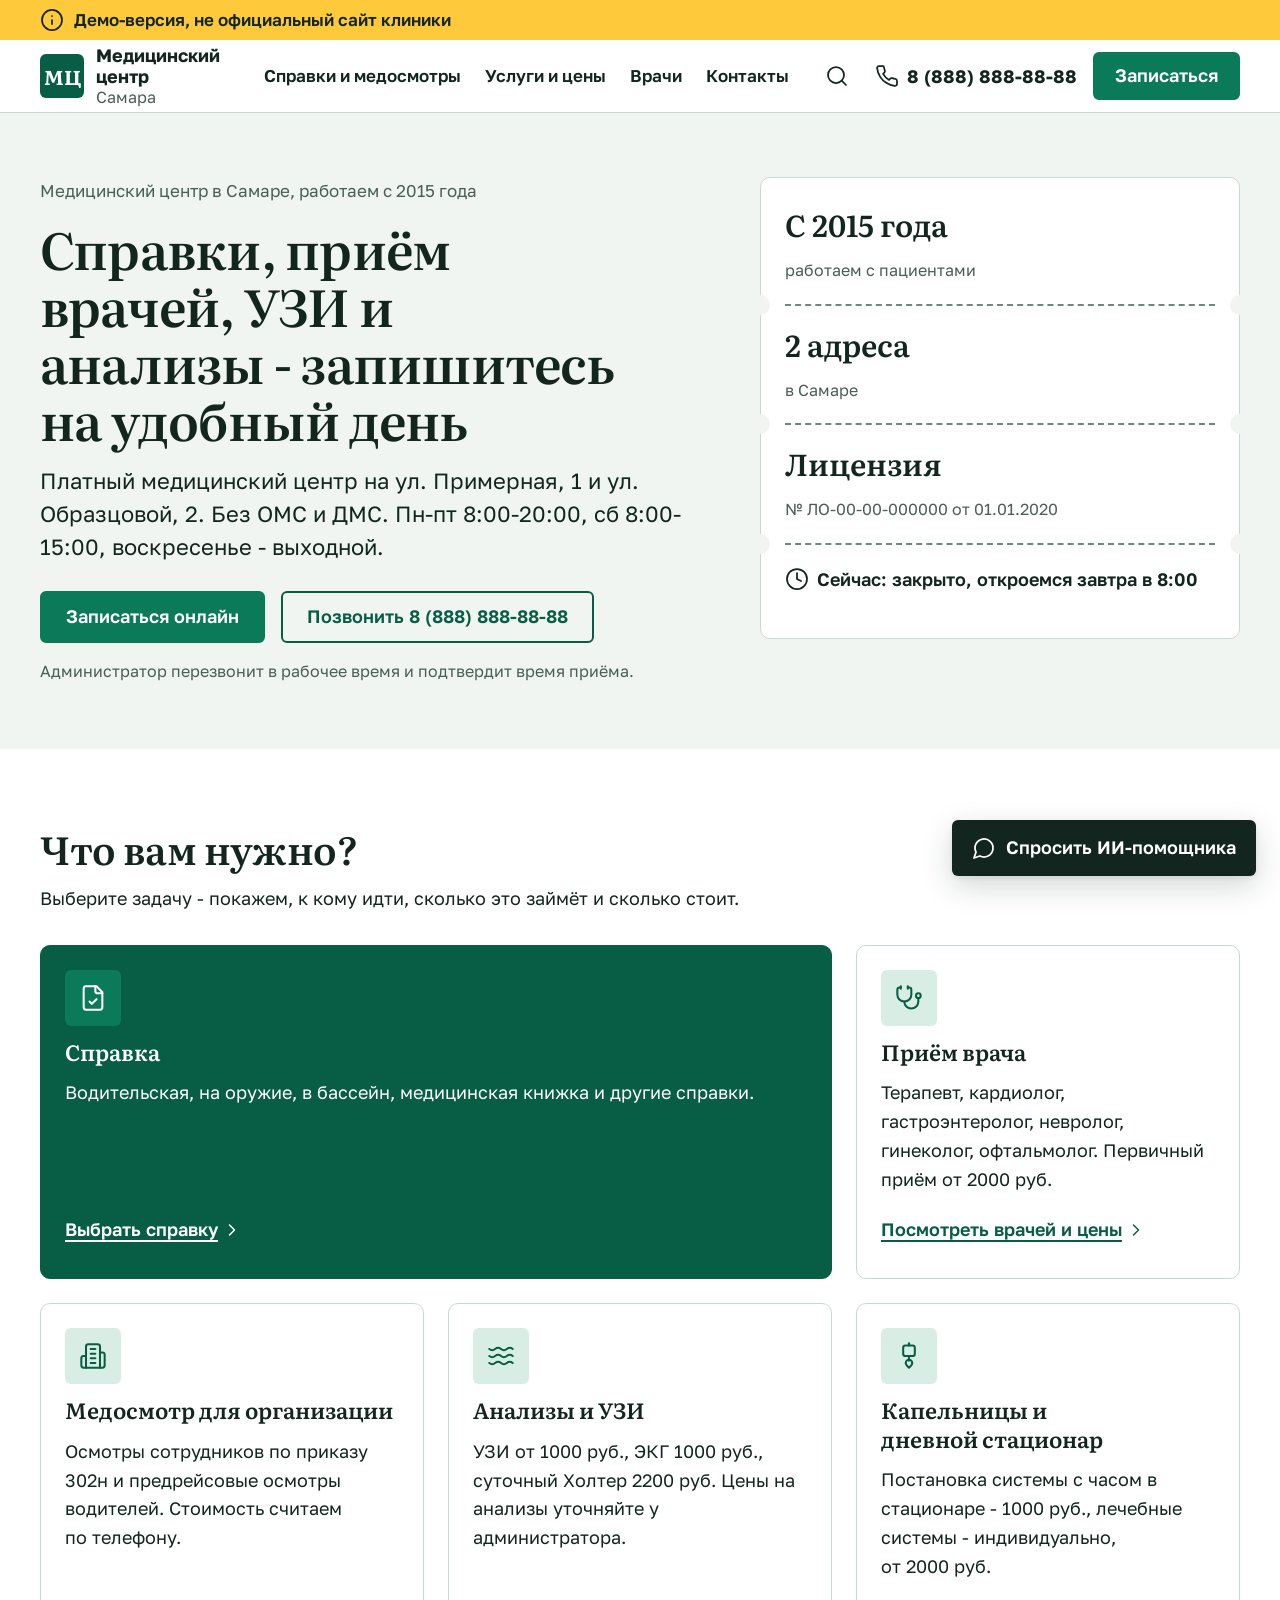
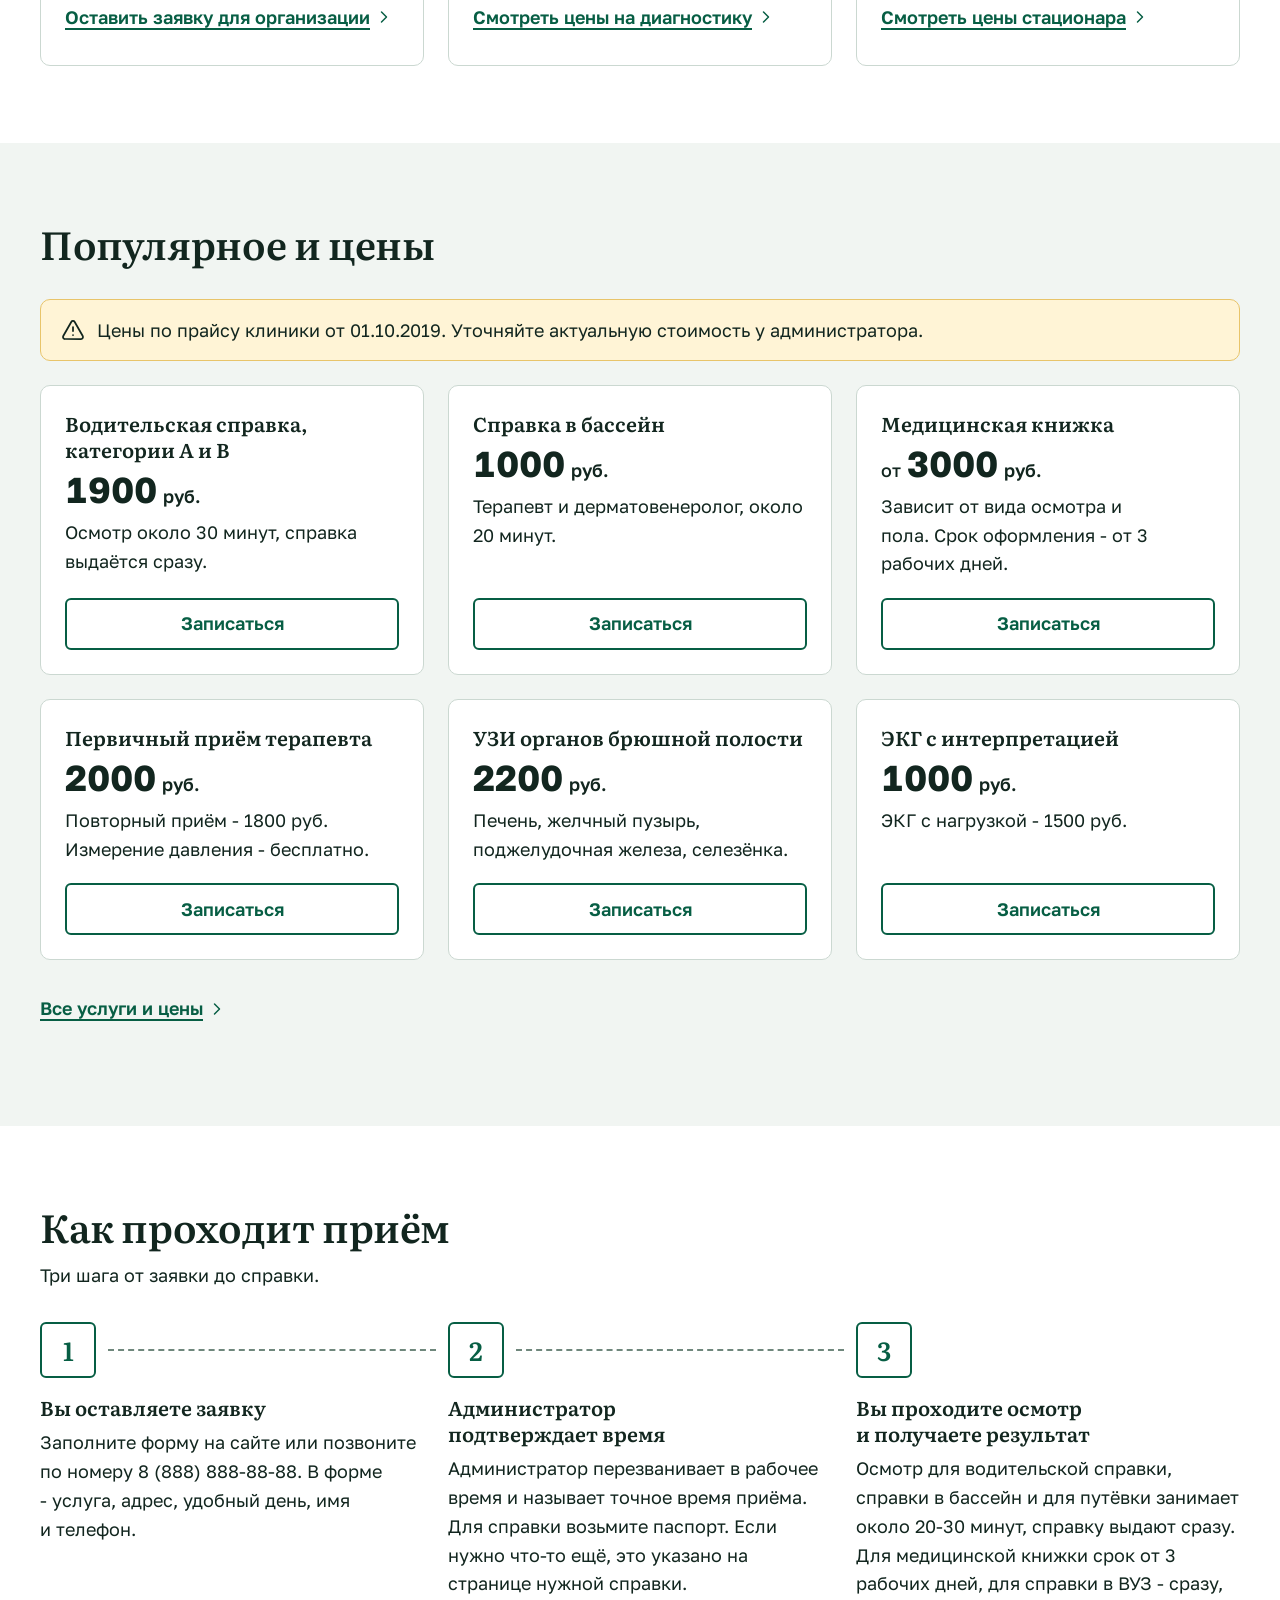
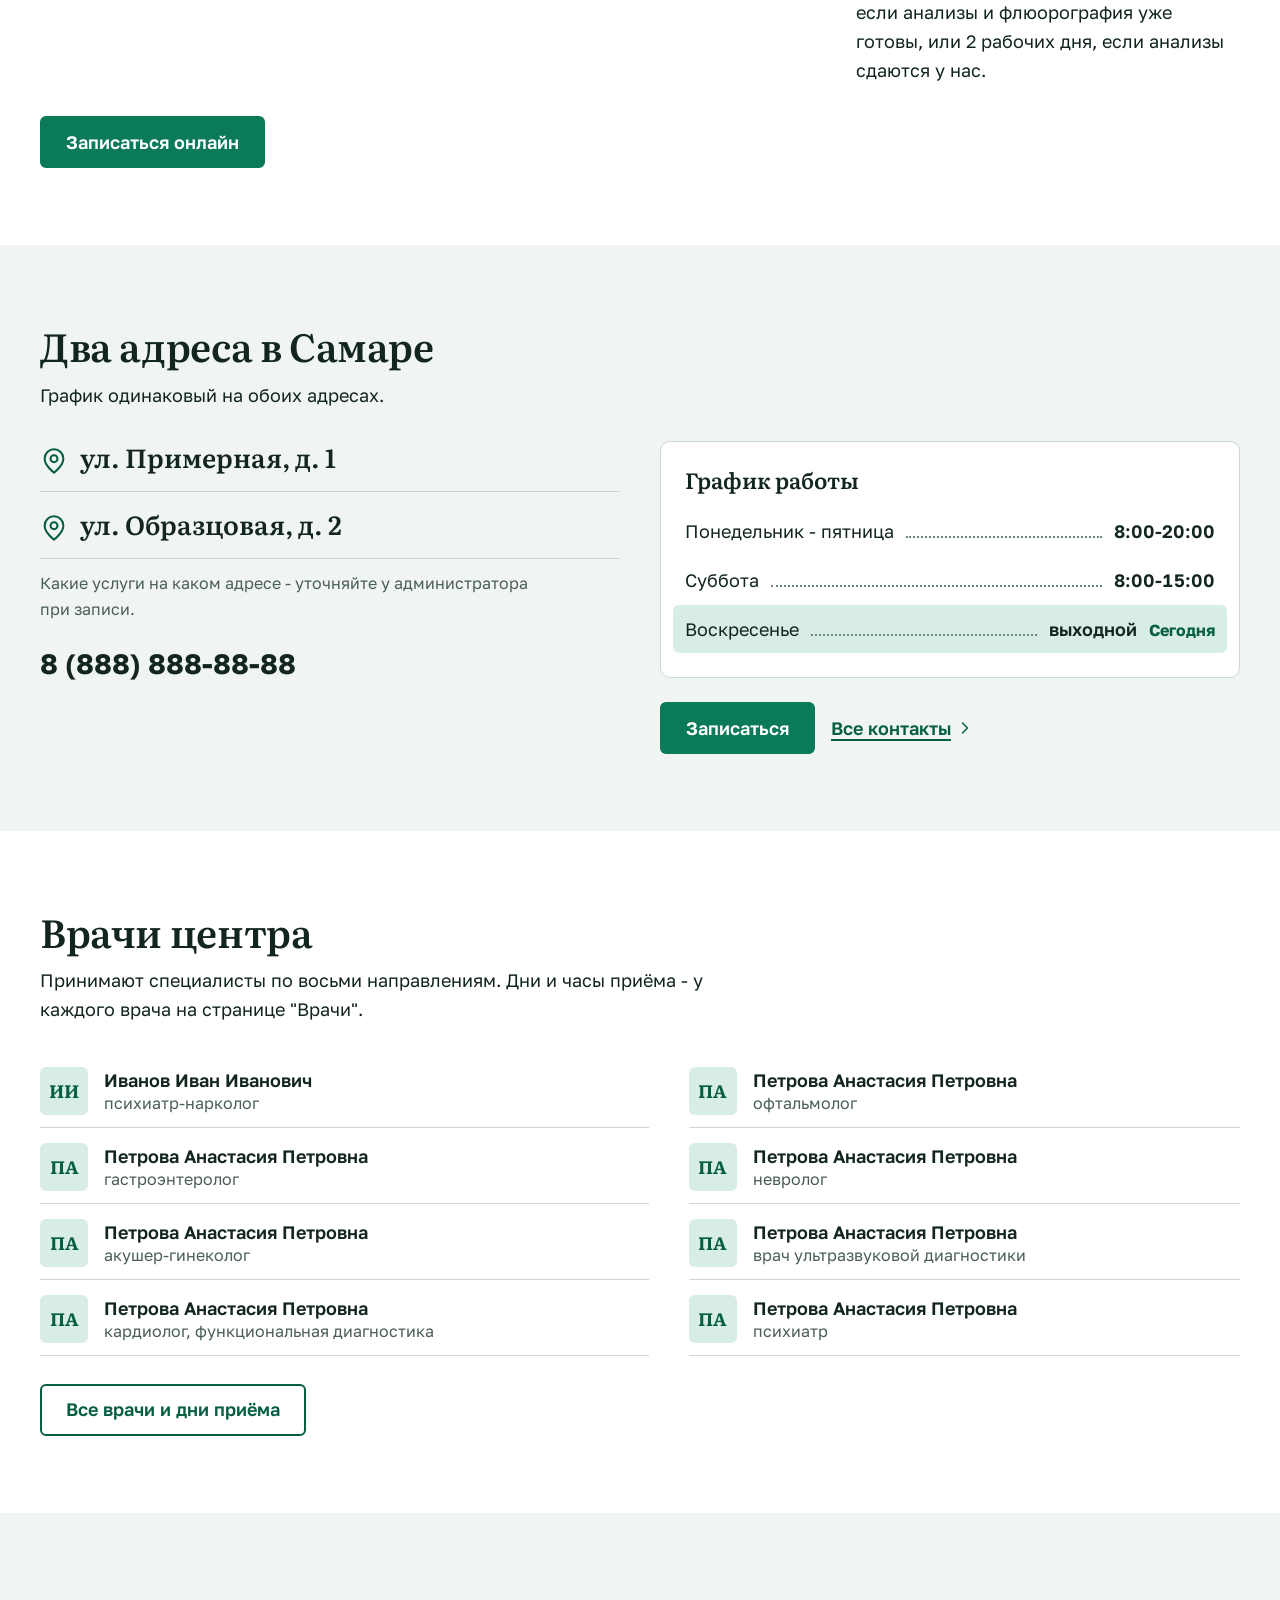
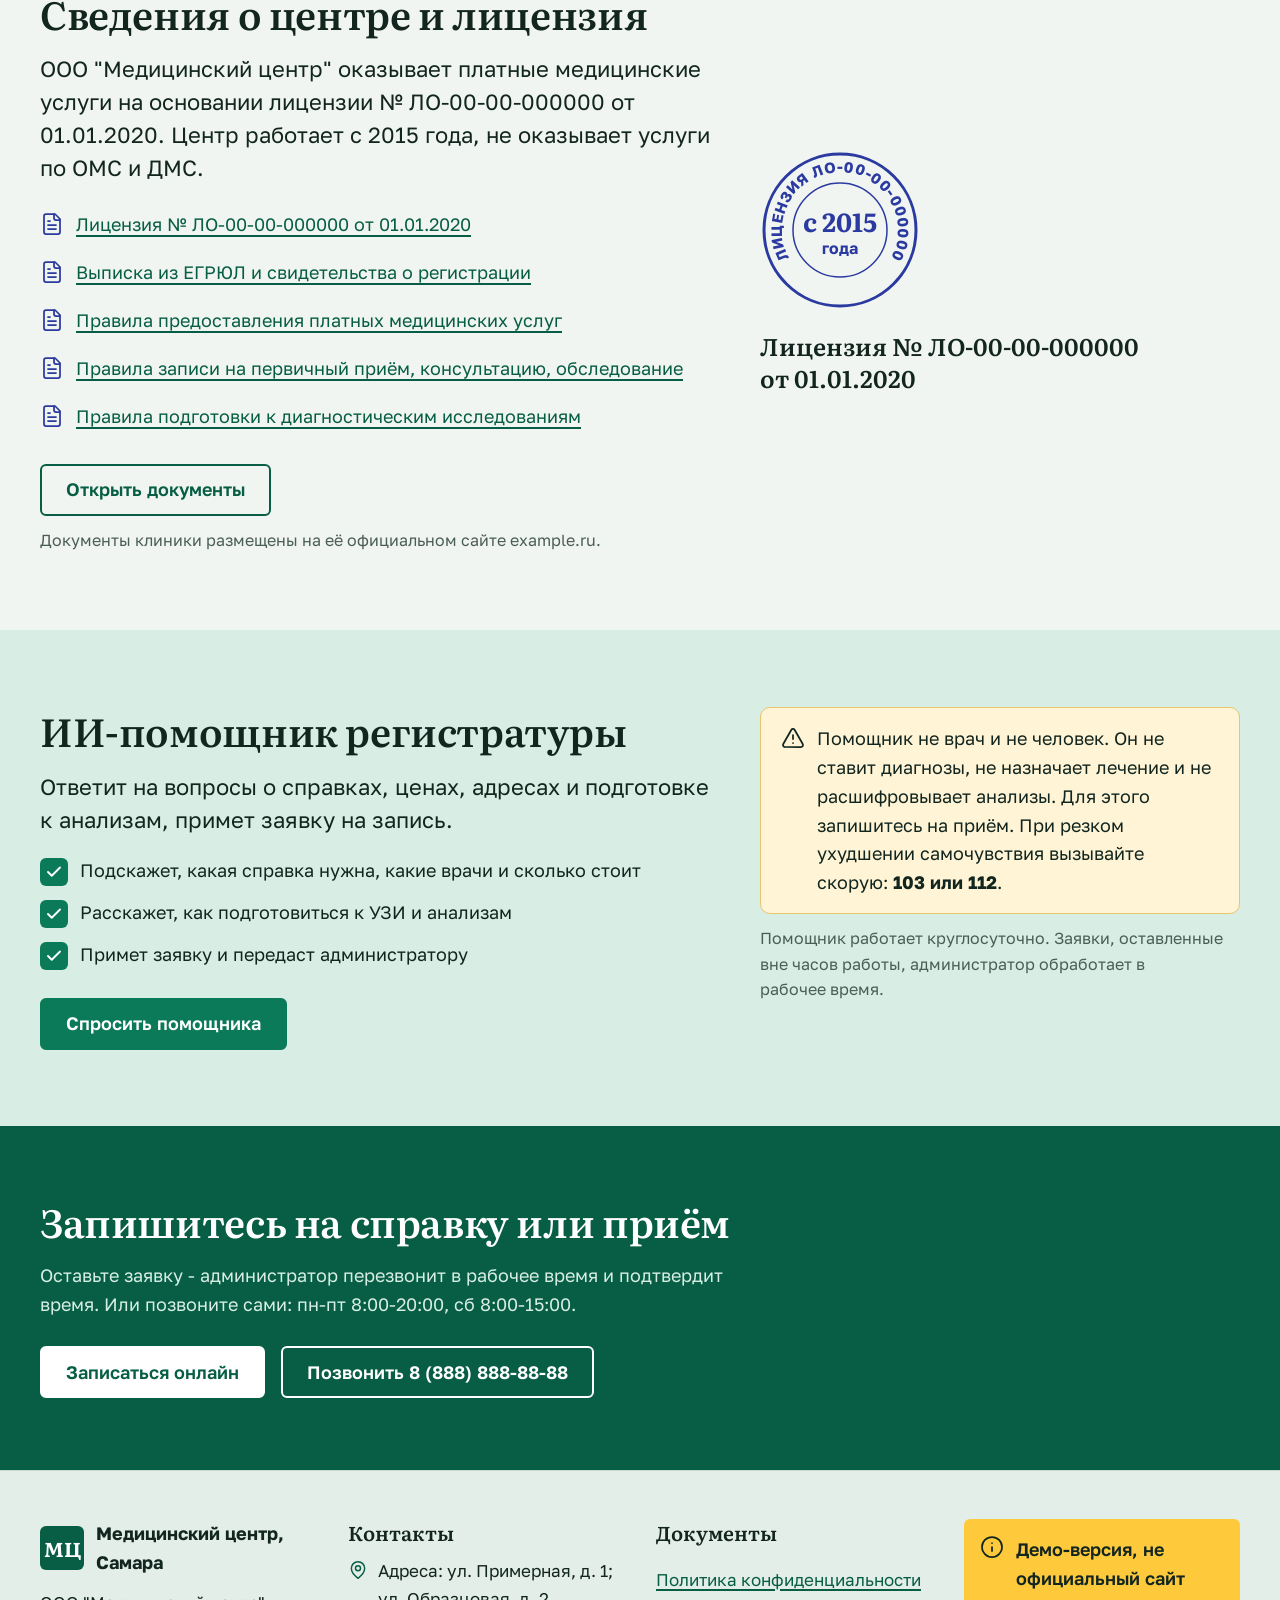
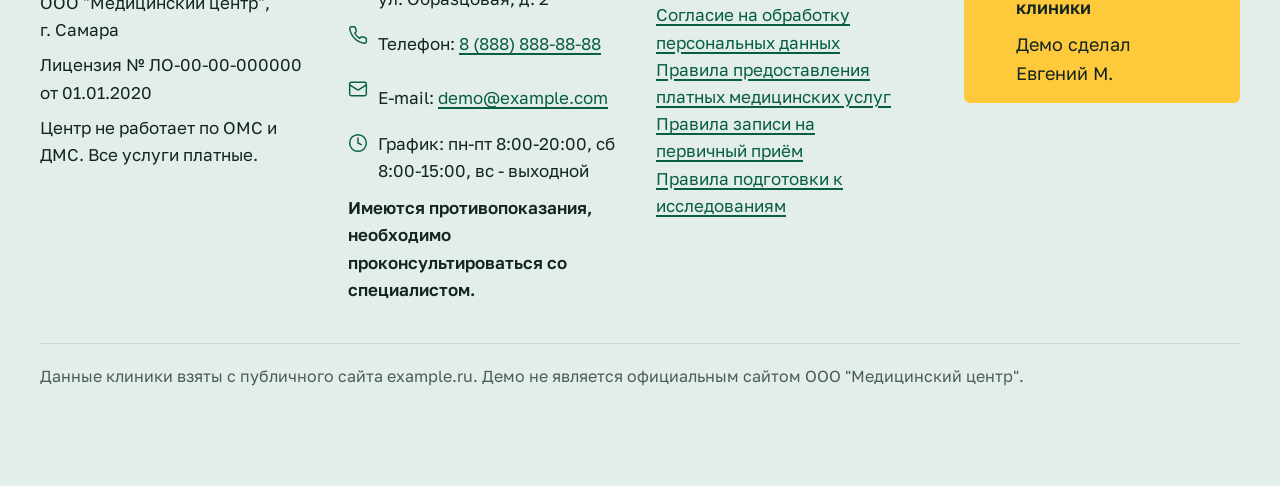
==== index.html @ 66036d34 "Образец: сайт медцентра (обезличенная копия)" ====
<!DOCTYPE html>
<html lang="ru">
<head>
<meta charset="utf-8">
<meta name="viewport" content="width=device-width, initial-scale=1">
<meta name="robots" content="noindex, nofollow">
<title>Медицинский центр, Самара: справки, врачи, УЗИ, запись онлайн (демо)</title>
<meta name="description" content="Демо-версия сайта частного медицинского центра в Самаре: справки и медосмотры, приём врачей, УЗИ, цены, запись онлайн и ИИ-помощник регистратуры. Не официальный сайт клиники.">
<link rel="icon" href="data:image/svg+xml,%3Csvg xmlns='http://www.w3.org/2000/svg' viewBox='0 0 32 32'%3E%3Crect width='32' height='32' rx='6' fill='%23075E44'/%3E%3C/svg%3E">
<link rel="preconnect" href="https://fonts.googleapis.com">
<link rel="preconnect" href="https://fonts.gstatic.com" crossorigin>
<link href="https://fonts.googleapis.com/css2?family=Golos+Text:wght@400..700&family=Literata:opsz,wght@7..72,500..700&display=swap" rel="stylesheet">
<link rel="stylesheet" href="css/styles.css">
<script>document.documentElement.className += ' js';</script>
</head>
<body data-root="" data-page="home">
<svg xmlns="http://www.w3.org/2000/svg" style="position:absolute;width:0;height:0;overflow:hidden" aria-hidden="true" focusable="false">
<defs>
<symbol id="i-phone" viewBox="0 0 24 24"><path d="M22 16.92v3a2 2 0 0 1-2.18 2 19.79 19.79 0 0 1-8.63-3.07 19.5 19.5 0 0 1-6-6 19.79 19.79 0 0 1-3.07-8.67A2 2 0 0 1 4.11 2h3a2 2 0 0 1 2 1.72 12.84 12.84 0 0 0 .7 2.81 2 2 0 0 1-.45 2.11L8.09 9.91a16 16 0 0 0 6 6l1.27-1.27a2 2 0 0 1 2.11-.45 12.84 12.84 0 0 0 2.81.7A2 2 0 0 1 22 16.92z"/></symbol>
<symbol id="i-map-pin" viewBox="0 0 24 24"><path d="M20 10c0 6-8 12-8 12s-8-6-8-12a8 8 0 0 1 16 0z"/><circle cx="12" cy="10" r="3"/></symbol>
<symbol id="i-clock" viewBox="0 0 24 24"><circle cx="12" cy="12" r="10"/><path d="M12 6v6l4 2"/></symbol>
<symbol id="i-search" viewBox="0 0 24 24"><circle cx="11" cy="11" r="8"/><path d="m21 21-4.3-4.3"/></symbol>
<symbol id="i-menu" viewBox="0 0 24 24"><path d="M4 6h16M4 12h16M4 18h16"/></symbol>
<symbol id="i-x" viewBox="0 0 24 24"><path d="M18 6 6 18M6 6l12 12"/></symbol>
<symbol id="i-chevron-down" viewBox="0 0 24 24"><path d="m6 9 6 6 6-6"/></symbol>
<symbol id="i-chevron-right" viewBox="0 0 24 24"><path d="m9 18 6-6-6-6"/></symbol>
<symbol id="i-chevron-left" viewBox="0 0 24 24"><path d="m15 18-6-6 6-6"/></symbol>
<symbol id="i-check" viewBox="0 0 24 24"><path d="M20 6 9 17l-5-5"/></symbol>
<symbol id="i-triangle-alert" viewBox="0 0 24 24"><path d="m21.73 18-8-14a2 2 0 0 0-3.48 0l-8 14A2 2 0 0 0 4 21h16a2 2 0 0 0 1.73-3"/><path d="M12 9v4"/><path d="M12 17h.01"/></symbol>
<symbol id="i-info" viewBox="0 0 24 24"><circle cx="12" cy="12" r="10"/><path d="M12 16v-4"/><path d="M12 8h.01"/></symbol>
<symbol id="i-message-circle" viewBox="0 0 24 24"><path d="M7.9 20A9 9 0 1 0 4 16.1L2 22Z"/></symbol>
<symbol id="i-send" viewBox="0 0 24 24"><path d="m22 2-7 20-4-9-9-4Z"/><path d="M22 2 11 13"/></symbol>
<symbol id="i-mail" viewBox="0 0 24 24"><rect width="20" height="16" x="2" y="4" rx="2"/><path d="m22 7-8.97 5.7a1.94 1.94 0 0 1-2.06 0L2 7"/></symbol>
<symbol id="i-file-check" viewBox="0 0 24 24"><path d="M15 2H6a2 2 0 0 0-2 2v16a2 2 0 0 0 2 2h12a2 2 0 0 0 2-2V7Z"/><path d="M14 2v4a2 2 0 0 0 2 2h4"/><path d="m9 15 2 2 4-4"/></symbol>
<symbol id="i-file-text" viewBox="0 0 24 24"><path d="M15 2H6a2 2 0 0 0-2 2v16a2 2 0 0 0 2 2h12a2 2 0 0 0 2-2V7Z"/><path d="M14 2v4a2 2 0 0 0 2 2h4"/><path d="M10 9H8M16 13H8M16 17H8"/></symbol>
<symbol id="i-stethoscope" viewBox="0 0 24 24"><path d="M11 2v2"/><path d="M5 2v2"/><path d="M5 3H4a2 2 0 0 0-2 2v4a6 6 0 0 0 12 0V5a2 2 0 0 0-2-2h-1"/><path d="M8 15a6 6 0 0 0 12 0v-3"/><circle cx="20" cy="10" r="2"/></symbol>
<symbol id="i-building" viewBox="0 0 24 24"><path d="M6 22V4a2 2 0 0 1 2-2h8a2 2 0 0 1 2 2v18Z"/><path d="M6 12H4a2 2 0 0 0-2 2v6a2 2 0 0 0 2 2h2"/><path d="M18 9h2a2 2 0 0 1 2 2v9a2 2 0 0 1-2 2h-2"/><path d="M10 6h4M10 10h4M10 14h4M10 18h4"/></symbol>
<symbol id="i-waves" viewBox="0 0 24 24"><path d="M2 6c.6.5 1.2 1 2.5 1C7 7 7 5 9.5 5c2.6 0 2.4 2 5 2 2.5 0 2.5-2 5-2 1.3 0 1.9.5 2.5 1"/><path d="M2 12c.6.5 1.2 1 2.5 1 2.5 0 2.5-2 5-2 2.6 0 2.4 2 5 2 2.5 0 2.5-2 5-2 1.3 0 1.9.5 2.5 1"/><path d="M2 18c.6.5 1.2 1 2.5 1 2.5 0 2.5-2 5-2 2.6 0 2.4 2 5 2 2.5 0 2.5-2 5-2 1.3 0 1.9.5 2.5 1"/></symbol>
<symbol id="i-drip" viewBox="0 0 24 24"><path d="M12 1v2"/><rect x="7" y="3" width="10" height="9" rx="2"/><path d="M12 12v4"/><path d="M12 22c-1.7-1.5-2.8-2.8-2.8-4a2.8 2.8 0 0 1 5.6 0c0 1.2-1.1 2.5-2.8 4z"/></symbol>
<symbol id="i-calendar-check" viewBox="0 0 24 24"><path d="M8 2v4M16 2v4"/><rect width="18" height="18" x="3" y="4" rx="2"/><path d="M3 10h18"/><path d="m9 16 2 2 4-4"/></symbol>
<symbol id="i-pill" viewBox="0 0 24 24"><path d="m10.5 20.5 10-10a4.95 4.95 0 1 0-7-7l-10 10a4.95 4.95 0 1 0 7 7Z"/><path d="m8.5 8.5 7 7"/></symbol>
<symbol id="i-shield-check" viewBox="0 0 24 24"><path d="M20 13c0 5-3.5 7.5-7.66 8.95a1 1 0 0 1-.67-.01C7.5 20.5 4 18 4 13V6a1 1 0 0 1 1-1c2 0 4.5-1.2 6.24-2.72a1.17 1.17 0 0 1 1.52 0C14.51 3.81 17 5 19 5a1 1 0 0 1 1 1z"/><path d="m9 12 2 2 4-4"/></symbol>
</defs>
</svg>

<a class="skip-link" href="#main">Перейти к содержимому</a>
<div class="ribbon" role="note"><div class="container"><svg class="icon" aria-hidden="true"><use href="#i-info"/></svg><span>Демо-версия, не официальный сайт клиники</span></div></div>
<header class="site-header" id="site-header">
  <div class="container header-row">
    <a class="brand" href="index.html" aria-label="Медицинский центр, Самара, на главную">
      <span class="brand-mark" aria-hidden="true">МЦ</span>
      <span class="brand-text"><span class="brand-name">Медицинский центр</span><span class="brand-city">Самара</span></span>
    </a>
    <nav class="main-nav" aria-label="Основное меню">
      <ul>
        <li><a href="spravki/index.html">Справки и медосмотры</a></li>
        <li><a href="uslugi.html">Услуги и цены</a></li>
        <li><a href="vrachi.html">Врачи</a></li>
        <li><a href="kontakty.html">Контакты</a></li>
      </ul>
    </nav>
    <button class="icon-btn" id="search-btn" type="button" aria-label="Поиск по сайту" aria-expanded="false" aria-controls="search-bar"><svg class="icon" aria-hidden="true"><use href="#i-search"/></svg></button>
    <span class="demo-badge">Демо</span>
    <button class="menu-btn" id="menu-btn" type="button" aria-expanded="false" aria-controls="menu-panel"><svg class="icon" aria-hidden="true"><use href="#i-menu"/></svg><span class="menu-btn-label">Меню</span></button>
    <a class="header-phone" href="tel:+78888888888"><svg class="icon" aria-hidden="true"><use href="#i-phone"/></svg><span>8&nbsp;(888)&nbsp;888-88-88</span></a>
    <a class="btn btn-primary btn-header header-cta" href="zapis.html">Записаться</a>
  </div>
  <div class="search-bar" id="search-bar" hidden>
    <div class="container search-bar-row">
      <div class="search" data-search>
        <label class="field-label" for="q-bar">Найти справку, врача или услугу</label>
        <div class="search-field"><svg class="icon" aria-hidden="true"><use href="#i-search"/></svg><input class="input search-input" id="q-bar" type="search" placeholder="Например, справка в бассейн, УЗИ, кардиолог" autocomplete="off" enterkeyhint="search"></div>
        <div class="search-results" hidden></div>
      </div>
      <button class="btn btn-secondary btn-sm" type="button" data-search-close>Закрыть</button>
    </div>
  </div>
  <div class="menu-panel" id="menu-panel" hidden>
    <div class="container menu-inner">
      <div class="search" data-search>
        <label class="field-label" for="q-menu">Найти справку, врача или услугу</label>
        <div class="search-field"><svg class="icon" aria-hidden="true"><use href="#i-search"/></svg><input class="input search-input" id="q-menu" type="search" placeholder="Например, справка в бассейн, УЗИ, кардиолог" autocomplete="off" enterkeyhint="search"></div>
        <div class="search-results" hidden></div>
      </div>
      <nav aria-label="Меню сайта">
        <ul class="menu-list">
          <li><a href="spravki/index.html">Справки и медосмотры<svg class="icon" aria-hidden="true"><use href="#i-chevron-right"/></svg></a></li>
          <li><a href="uslugi.html">Услуги и цены<svg class="icon" aria-hidden="true"><use href="#i-chevron-right"/></svg></a></li>
          <li><a href="vrachi.html">Врачи<svg class="icon" aria-hidden="true"><use href="#i-chevron-right"/></svg></a></li>
          <li><a href="kontakty.html">Контакты<svg class="icon" aria-hidden="true"><use href="#i-chevron-right"/></svg></a></li>
          <li><a href="zapis.html">Запись онлайн<svg class="icon" aria-hidden="true"><use href="#i-chevron-right"/></svg></a></li>
        </ul>
      </nav>
      <div class="menu-actions">
        <a class="btn btn-primary btn-block" href="zapis.html">Записаться</a>
        <a class="btn btn-secondary btn-block" href="tel:+78888888888">Позвонить 8&nbsp;(888)&nbsp;888-88-88</a>
      </div>
      <p class="menu-note">Пн-пт 8:00-20:00, сб 8:00-15:00, вс - выходной.<br>Без ОМС и ДМС.</p>
    </div>
  </div>
</header>

<main id="main" tabindex="-1">

<section class="hero" aria-labelledby="hero-title">
  <div class="container hero-grid">
    <div>
      <p class="hero-eyebrow">Медицинский центр в Самаре, работаем с 2015 года</p>
      <h1 id="hero-title">Справки, приём врачей, УЗИ и анализы - запишитесь на удобный день</h1>
      <p class="lead">Платный медицинский центр на ул. Примерная, 1 и ул. Образцовой, 2. Без ОМС и ДМС. Пн-пт 8:00-20:00, сб 8:00-15:00, воскресенье - выходной.</p>
      <div class="btn-row">
        <a class="btn btn-primary" href="zapis.html">Записаться онлайн</a>
        <a class="btn btn-secondary" href="tel:+78888888888">Позвонить 8&nbsp;(888)&nbsp;888-88-88</a>
      </div>
      <p class="hero-note">Администратор перезвонит в рабочее время и подтвердит время приёма.</p>
    </div>
    <ul class="ticket" aria-label="Коротко о центре">
      <li class="ticket-row"><p class="ticket-value">С 2015 года</p><p class="ticket-label">работаем с пациентами</p></li>
      <li class="ticket-row"><p class="ticket-value">2 адреса</p><p class="ticket-label">в Самаре</p></li>
      <li class="ticket-row"><p class="ticket-value">Лицензия</p><p class="ticket-label">№ ЛО-00-00-000000 от 01.01.2020</p></li>
      <li class="ticket-row"><p class="ticket-now"><svg class="icon" aria-hidden="true"><use href="#i-clock"/></svg><span data-open-status>Пн-пт 8:00-20:00, сб 8:00-15:00</span></p></li>
    </ul>
  </div>
</section>

<section class="section section--surface" aria-labelledby="need-title">
  <div class="container">
    <div class="section-head">
      <h2 id="need-title">Что вам нужно?</h2>
      <p class="sub">Выберите задачу - покажем, к кому идти, сколько это займёт и сколько стоит.</p>
    </div>
    <div class="tiles">
      <article class="tile tile--accent tile--wide">
        <span class="tile-icon"><svg class="icon icon-28" aria-hidden="true"><use href="#i-file-check"/></svg></span>
        <h3>Справка</h3>
        <p>Водительская, на оружие, в бассейн, медицинская книжка и другие справки.</p>
        <a class="link-chevron" href="spravki/index.html">Выбрать справку<svg class="icon" aria-hidden="true"><use href="#i-chevron-right"/></svg></a>
      </article>
      <article class="tile">
        <span class="tile-icon"><svg class="icon icon-28" aria-hidden="true"><use href="#i-stethoscope"/></svg></span>
        <h3>Приём врача</h3>
        <p>Терапевт, кардиолог, гастроэнтеролог, невролог, гинеколог, офтальмолог. Первичный приём от 2000&nbsp;руб.</p>
        <a class="link-chevron" href="vrachi.html">Посмотреть врачей и цены<svg class="icon" aria-hidden="true"><use href="#i-chevron-right"/></svg></a>
      </article>
      <article class="tile">
        <span class="tile-icon"><svg class="icon icon-28" aria-hidden="true"><use href="#i-building"/></svg></span>
        <h3>Медосмотр для организации</h3>
        <p>Осмотры сотрудников по приказу 302н и предрейсовые осмотры водителей. Стоимость считаем по телефону.</p>
        <a class="link-chevron" href="zapis.html?service=organizacii">Оставить заявку для организации<svg class="icon" aria-hidden="true"><use href="#i-chevron-right"/></svg></a>
      </article>
      <article class="tile">
        <span class="tile-icon"><svg class="icon icon-28" aria-hidden="true"><use href="#i-waves"/></svg></span>
        <h3>Анализы и УЗИ</h3>
        <p>УЗИ от 1000&nbsp;руб., ЭКГ 1000&nbsp;руб., суточный Холтер 2200&nbsp;руб. Цены на анализы уточняйте у администратора.</p>
        <a class="link-chevron" href="uslugi.html#category=uzi">Смотреть цены на диагностику<svg class="icon" aria-hidden="true"><use href="#i-chevron-right"/></svg></a>
      </article>
      <article class="tile">
        <span class="tile-icon"><svg class="icon icon-28" aria-hidden="true"><use href="#i-drip"/></svg></span>
        <h3>Капельницы и дневной стационар</h3>
        <p>Постановка системы с часом в стационаре - 1000&nbsp;руб., лечебные системы - индивидуально, от 2000&nbsp;руб.</p>
        <a class="link-chevron" href="uslugi.html#category=stacionar">Смотреть цены стационара<svg class="icon" aria-hidden="true"><use href="#i-chevron-right"/></svg></a>
      </article>
    </div>
  </div>
</section>

<section class="section" aria-labelledby="pop-title">
  <div class="container">
    <div class="section-head">
      <h2 id="pop-title">Популярное и цены</h2>
    </div>
    <div class="callout"><svg class="icon" aria-hidden="true"><use href="#i-triangle-alert"/></svg><p>Цены по прайсу клиники от 01.10.2019. Уточняйте актуальную стоимость у администратора.</p></div>
    <div class="pop-grid">
      <article class="pop-card">
        <h3>Водительская справка, категории A и B</h3>
        <p class="price-big"><span class="num">1900</span><span class="cur">руб.</span></p>
        <p class="pop-text">Осмотр около 30 минут, справка выдаётся сразу.</p>
        <a class="btn btn-secondary" href="zapis.html?service=voditelskaya">Записаться</a>
      </article>
      <article class="pop-card">
        <h3>Справка в бассейн</h3>
        <p class="price-big"><span class="num">1000</span><span class="cur">руб.</span></p>
        <p class="pop-text">Терапевт и дерматовенеролог, около 20 минут.</p>
        <a class="btn btn-secondary" href="zapis.html?service=bassein">Записаться</a>
      </article>
      <article class="pop-card">
        <h3>Медицинская книжка</h3>
        <p class="price-big"><span class="from">от</span><span class="num">3000</span><span class="cur">руб.</span></p>
        <p class="pop-text">Зависит от вида осмотра и пола. Срок оформления - от 3 рабочих дней.</p>
        <a class="btn btn-secondary" href="zapis.html?service=medkniga">Записаться</a>
      </article>
      <article class="pop-card">
        <h3>Первичный приём терапевта</h3>
        <p class="price-big"><span class="num">2000</span><span class="cur">руб.</span></p>
        <p class="pop-text">Повторный приём - 1800&nbsp;руб. Измерение давления - бесплатно.</p>
        <a class="btn btn-secondary" href="zapis.html?service=priem">Записаться</a>
      </article>
      <article class="pop-card">
        <h3>УЗИ органов брюшной полости</h3>
        <p class="price-big"><span class="num">2200</span><span class="cur">руб.</span></p>
        <p class="pop-text">Печень, желчный пузырь, поджелудочная железа, селезёнка.</p>
        <a class="btn btn-secondary" href="zapis.html?service=uzi">Записаться</a>
      </article>
      <article class="pop-card">
        <h3>ЭКГ с интерпретацией</h3>
        <p class="price-big"><span class="num">1000</span><span class="cur">руб.</span></p>
        <p class="pop-text">ЭКГ с нагрузкой - 1500&nbsp;руб.</p>
        <a class="btn btn-secondary" href="zapis.html?service=ekg">Записаться</a>
      </article>
    </div>
    <p class="pop-more"><a class="link-chevron" href="uslugi.html">Все услуги и цены<svg class="icon" aria-hidden="true"><use href="#i-chevron-right"/></svg></a></p>
  </div>
</section>

<section class="section section--surface" aria-labelledby="steps-title">
  <div class="container">
    <div class="section-head">
      <h2 id="steps-title">Как проходит приём</h2>
      <p class="sub">Три шага от заявки до справки.</p>
    </div>
    <ol class="steps">
      <li class="step">
        <span class="step-num" aria-hidden="true">1</span>
        <div>
          <h3>Вы оставляете заявку</h3>
          <p>Заполните форму на сайте или позвоните по номеру 8&nbsp;(888)&nbsp;888-88-88. В форме - услуга, адрес, удобный день, имя и телефон.</p>
        </div>
      </li>
      <li class="step">
        <span class="step-num" aria-hidden="true">2</span>
        <div>
          <h3>Администратор подтверждает время</h3>
          <p>Администратор перезванивает в рабочее время и называет точное время приёма. Для справки возьмите паспорт. Если нужно что-то ещё, это указано на странице нужной справки.</p>
        </div>
      </li>
      <li class="step">
        <span class="step-num" aria-hidden="true">3</span>
        <div>
          <h3>Вы проходите осмотр и получаете результат</h3>
          <p>Осмотр для водительской справки, справки в бассейн и для путёвки занимает около 20-30 минут, справку выдают сразу. Для медицинской книжки срок от 3 рабочих дней, для справки в ВУЗ - сразу, если анализы и флюорография уже готовы, или 2 рабочих дня, если анализы сдаются у нас.</p>
        </div>
      </li>
    </ol>
    <div class="steps-cta"><a class="btn btn-primary" href="zapis.html">Записаться онлайн</a></div>
  </div>
</section>

<section class="section" aria-labelledby="addr-title">
  <div class="container">
    <div class="section-head">
      <h2 id="addr-title">Два адреса в Самаре</h2>
      <p class="sub">График одинаковый на обоих адресах.</p>
    </div>
    <div class="two-col">
      <div>
        <div class="addr"><svg class="icon icon-28" aria-hidden="true"><use href="#i-map-pin"/></svg><p class="addr-text">ул. Примерная, д. 1</p></div>
        <div class="addr"><svg class="icon icon-28" aria-hidden="true"><use href="#i-map-pin"/></svg><p class="addr-text">ул. Образцовая, д. 2</p></div>
        <p class="note-small">Какие услуги на каком адресе - уточняйте у администратора при записи.</p>
        <p class="row-gap"><a class="phone-big" href="tel:+78888888888">8&nbsp;(888)&nbsp;888-88-88</a></p>
      </div>
      <div>
        <div class="card-plain">
          <h3>График работы</h3>
          <ul class="sched" data-sched>
            <li data-days="1 2 3 4 5"><span>Понедельник - пятница</span><span class="dots" aria-hidden="true"></span><span class="time">8:00-20:00</span><span class="today-tag" hidden>Сегодня</span></li>
            <li data-days="6"><span>Суббота</span><span class="dots" aria-hidden="true"></span><span class="time">8:00-15:00</span><span class="today-tag" hidden>Сегодня</span></li>
            <li data-days="0"><span>Воскресенье</span><span class="dots" aria-hidden="true"></span><span class="time">выходной</span><span class="today-tag" hidden>Сегодня</span></li>
          </ul>
        </div>
        <div class="btn-row row-gap">
          <a class="btn btn-primary" href="zapis.html">Записаться</a>
          <a class="link-chevron" href="kontakty.html">Все контакты<svg class="icon" aria-hidden="true"><use href="#i-chevron-right"/></svg></a>
        </div>
      </div>
    </div>
  </div>
</section>

<section class="section section--surface" aria-labelledby="docs-title">
  <div class="container">
    <div class="section-head">
      <h2 id="docs-title">Врачи центра</h2>
      <p class="sub">Принимают специалисты по восьми направлениям. Дни и часы приёма - у каждого врача на странице "Врачи".</p>
    </div>
    <ul class="doc-list">
      <li class="doc-row"><span class="initials" aria-hidden="true">ИИ</span><div><p class="doc-name">Иванов Иван Иванович</p><p class="doc-spec">психиатр-нарколог</p></div></li>
      <li class="doc-row"><span class="initials" aria-hidden="true">ПА</span><div><p class="doc-name">Петрова Анастасия Петровна</p><p class="doc-spec">гастроэнтеролог</p></div></li>
      <li class="doc-row"><span class="initials" aria-hidden="true">ПА</span><div><p class="doc-name">Петрова Анастасия Петровна</p><p class="doc-spec">акушер-гинеколог</p></div></li>
      <li class="doc-row"><span class="initials" aria-hidden="true">ПА</span><div><p class="doc-name">Петрова Анастасия Петровна</p><p class="doc-spec">кардиолог, функциональная диагностика</p></div></li>
      <li class="doc-row"><span class="initials" aria-hidden="true">ПА</span><div><p class="doc-name">Петрова Анастасия Петровна</p><p class="doc-spec">офтальмолог</p></div></li>
      <li class="doc-row"><span class="initials" aria-hidden="true">ПА</span><div><p class="doc-name">Петрова Анастасия Петровна</p><p class="doc-spec">невролог</p></div></li>
      <li class="doc-row"><span class="initials" aria-hidden="true">ПА</span><div><p class="doc-name">Петрова Анастасия Петровна</p><p class="doc-spec">врач ультразвуковой диагностики</p></div></li>
      <li class="doc-row"><span class="initials" aria-hidden="true">ПА</span><div><p class="doc-name">Петрова Анастасия Петровна</p><p class="doc-spec">психиатр</p></div></li>
    </ul>
    <div class="doc-more"><a class="btn btn-secondary" href="vrachi.html">Все врачи и дни приёма</a></div>
  </div>
</section>

<section class="section" aria-labelledby="lic-title">
  <div class="container license-grid">
    <div>
      <h2 id="lic-title">Сведения о центре и лицензия</h2>
      <p class="lead">ООО "Медицинский центр" оказывает платные медицинские услуги на основании лицензии № ЛО-00-00-000000 от 01.01.2020. Центр работает с 2015 года, не оказывает услуги по ОМС и ДМС.</p>
      <ul class="doc-links">
        <li><svg class="icon" aria-hidden="true"><use href="#i-file-text"/></svg><a href="#" target="_blank" rel="noopener noreferrer">Лицензия № ЛО-00-00-000000 от 01.01.2020<span class="sr-only"> (на сайте клиники, откроется в новой вкладке)</span></a></li>
        <li><svg class="icon" aria-hidden="true"><use href="#i-file-text"/></svg><a href="#" target="_blank" rel="noopener noreferrer">Выписка из ЕГРЮЛ и свидетельства о регистрации<span class="sr-only"> (на сайте клиники, откроется в новой вкладке)</span></a></li>
        <li><svg class="icon" aria-hidden="true"><use href="#i-file-text"/></svg><a href="#" target="_blank" rel="noopener noreferrer">Правила предоставления платных медицинских услуг<span class="sr-only"> (на сайте клиники, откроется в новой вкладке)</span></a></li>
        <li><svg class="icon" aria-hidden="true"><use href="#i-file-text"/></svg><a href="#" target="_blank" rel="noopener noreferrer">Правила записи на первичный приём, консультацию, обследование<span class="sr-only"> (на сайте клиники, откроется в новой вкладке)</span></a></li>
        <li><svg class="icon" aria-hidden="true"><use href="#i-file-text"/></svg><a href="#" target="_blank" rel="noopener noreferrer">Правила подготовки к диагностическим исследованиям<span class="sr-only"> (на сайте клиники, откроется в новой вкладке)</span></a></li>
      </ul>
      <a class="btn btn-secondary" href="#" target="_blank" rel="noopener noreferrer">Открыть документы<span class="sr-only"> (на сайте клиники, откроется в новой вкладке)</span></a>
      <p class="note-small">Документы клиники размещены на её официальном сайте example.ru.</p>
    </div>
    <div class="stamp-box">
      <svg class="stamp" viewBox="0 0 160 160" aria-hidden="true" focusable="false">
        <defs><path id="stamp-circle" d="M80 138a58 58 0 1 1 0-116a58 58 0 1 1 0 116z"/></defs>
        <circle cx="80" cy="80" r="76" fill="none" stroke="currentColor" stroke-width="3"/>
        <circle cx="80" cy="80" r="47" fill="none" stroke="currentColor" stroke-width="1.5"/>
        <text font-size="15" letter-spacing=".4"><textPath href="#stamp-circle" startOffset="50%" text-anchor="middle">ЛИЦЕНЗИЯ ЛО-00-00-000000</textPath></text>
        <text class="stamp-big" x="80" y="82" text-anchor="middle">с 2015</text>
        <text x="80" y="104" text-anchor="middle" font-size="16">года</text>
      </svg>
      <p class="stamp-text">Лицензия № ЛО-00-00-000000 от 01.01.2020</p>
    </div>
  </div>
</section>

<section class="section section--soft" aria-labelledby="ai-title">
  <div class="container assistant-grid">
    <div>
      <h2 id="ai-title">ИИ-помощник регистратуры</h2>
      <p class="lead">Ответит на вопросы о справках, ценах, адресах и подготовке к анализам, примет заявку на запись.</p>
      <ul class="check-tiles">
        <li><span class="tick"><svg class="icon" aria-hidden="true"><use href="#i-check"/></svg></span><span>Подскажет, какая справка нужна, какие врачи и сколько стоит</span></li>
        <li><span class="tick"><svg class="icon" aria-hidden="true"><use href="#i-check"/></svg></span><span>Расскажет, как подготовиться к УЗИ и анализам</span></li>
        <li><span class="tick"><svg class="icon" aria-hidden="true"><use href="#i-check"/></svg></span><span>Примет заявку и передаст администратору</span></li>
      </ul>
      <button class="btn btn-primary" type="button" data-open-chat>Спросить помощника</button>
    </div>
    <div>
      <div class="callout"><svg class="icon" aria-hidden="true"><use href="#i-triangle-alert"/></svg><p>Помощник не врач и не человек. Он не ставит диагнозы, не назначает лечение и не расшифровывает анализы. Для этого запишитесь на приём. При резком ухудшении самочувствия вызывайте скорую: <strong>103 или 112</strong>.</p></div>
      <p class="note-small">Помощник работает круглосуточно. Заявки, оставленные вне часов работы, администратор обработает в рабочее время.</p>
    </div>
  </div>
</section>

<section class="section--dark cta-final on-dark" aria-labelledby="cta-title">
  <div class="container">
    <div class="cta-inner">
      <h2 id="cta-title">Запишитесь на справку или приём</h2>
      <p>Оставьте заявку - администратор перезвонит в рабочее время и подтвердит время. Или позвоните сами: пн-пт 8:00-20:00, сб 8:00-15:00.</p>
      <div class="btn-row">
        <a class="btn btn-white" href="zapis.html">Записаться онлайн</a>
        <a class="btn btn-outline-white" href="tel:+78888888888">Позвонить 8&nbsp;(888)&nbsp;888-88-88</a>
      </div>
    </div>
  </div>
</section>

</main>

<footer class="site-footer">
  <div class="container">
    <div class="footer-grid">
      <div class="footer-plate">
        <div class="plate"><svg class="icon" aria-hidden="true"><use href="#i-info"/></svg><div><p>Демо-версия, не официальный сайт клиники</p><p>Демо сделал Евгений М.</p></div></div>
      </div>
      <div class="footer-col">
        <div class="footer-brand"><span class="brand-mark" aria-hidden="true">МЦ</span><span>Медицинский центр, Самара</span></div>
        <p>ООО "Медицинский центр", г. Самара</p>
        <p>Лицензия № ЛО-00-00-000000 от 01.01.2020</p>
        <p>Центр не работает по ОМС и ДМС. Все услуги платные.</p>
      </div>
      <div class="footer-col">
        <p class="footer-h">Контакты</p>
        <div class="footer-line"><svg class="icon icon-20" aria-hidden="true"><use href="#i-map-pin"/></svg><span>Адреса: ул. Примерная, д. 1; ул. Образцовая, д. 2</span></div>
        <div class="footer-line"><svg class="icon icon-20" aria-hidden="true"><use href="#i-phone"/></svg><span>Телефон: <a href="tel:+78888888888">8&nbsp;(888)&nbsp;888-88-88</a></span></div>
        <div class="footer-line"><svg class="icon icon-20" aria-hidden="true"><use href="#i-mail"/></svg><span>E-mail: <a href="mailto:demo@example.com">demo@example.com</a></span></div>
        <div class="footer-line"><svg class="icon icon-20" aria-hidden="true"><use href="#i-clock"/></svg><span>График: пн-пт 8:00-20:00, сб 8:00-15:00, вс - выходной</span></div>
        <p class="footer-warn">Имеются противопоказания, необходимо проконсультироваться со специалистом.</p>
      </div>
      <div class="footer-col">
        <p class="footer-h">Документы</p>
        <ul>
          <li><a href="politika.html">Политика конфиденциальности</a></li>
          <li><a href="politika.html#soglasie">Согласие на обработку персональных данных</a></li>
          <li><a href="#" target="_blank" rel="noopener noreferrer">Правила предоставления платных медицинских услуг<span class="sr-only"> (на сайте клиники, откроется в новой вкладке)</span></a></li>
          <li><a href="#" target="_blank" rel="noopener noreferrer">Правила записи на первичный приём<span class="sr-only"> (на сайте клиники, откроется в новой вкладке)</span></a></li>
          <li><a href="#" target="_blank" rel="noopener noreferrer">Правила подготовки к исследованиям<span class="sr-only"> (на сайте клиники, откроется в новой вкладке)</span></a></li>
        </ul>
      </div>
    </div>
    <p class="footer-note">Данные клиники взяты с публичного сайта example.ru. Демо не является официальным сайтом ООО "Медицинский центр".</p>
  </div>
</footer>

<nav class="bottombar" aria-label="Быстрые действия">
  <a href="tel:+78888888888"><svg class="icon" aria-hidden="true"><use href="#i-phone"/></svg><span>Позвонить</span></a>
  <a class="bb-primary" href="zapis.html"><svg class="icon" aria-hidden="true"><use href="#i-calendar-check"/></svg><span>Записаться</span></a>
  <button type="button" data-open-chat><svg class="icon" aria-hidden="true"><use href="#i-message-circle"/></svg><span>Помощник</span></button>
</nav>

<script src="js/prices.js"></script>
<script src="js/main.js"></script>
<script src="js/kb.js"></script>
<script src="js/chat.js"></script>
</body>
</html>
---- css/styles.css ----
/* Демо-сайт "Медицинский центр, Волгоград". Токены и компоненты по design.md.
   Тёмной темы нет (по design.md), color-scheme: light. */

:root {
  color-scheme: light;

  /* основа */
  --bg: #F1F5F2;
  --surface: #FFFFFF;
  --surface-2: #E4EEE9;
  --text: #12261F;
  --muted: #4A5E56;
  --line: #CBD8D1;
  --line-strong: #6F877C;

  /* акцент */
  --accent: #0A7A58;
  --accent-dark: #075E44;
  --accent-active: #064A37;
  --accent-soft: #D8EEE4;

  /* документы и фокус */
  --stamp: #2B3AA0;
  --focus: var(--stamp);

  /* состояния */
  --error: #B42318;
  --error-bg: #FDECEA;
  --success: var(--accent-dark);
  --success-bg: var(--accent-soft);
  --warn: #FFC93C;
  --warn-soft: #FFF4D6;
  --warn-line: #E8C46A;
  --mark: #FFE08A;
  --disabled-bg: #E4EEE9;
  --disabled-text: #566A61;

  /* шрифты */
  --font-head: "Literata", "PT Serif", Georgia, serif;
  --font-body: "Golos Text", "Segoe UI", system-ui, Arial, sans-serif;

  /* отступы */
  --s1: 4px; --s2: 8px; --s3: 12px; --s4: 16px; --s5: 24px;
  --s6: 32px; --s7: 48px; --s8: 64px; --s9: 96px;
  --section-y: clamp(48px, 6vw, 88px);

  /* радиусы: ровно два */
  --r-s: 6px;
  --r-m: 10px;

  /* тени: только у плавающих слоёв */
  --sh-float: 0 10px 30px rgba(18, 38, 31, .18), 0 2px 6px rgba(18, 38, 31, .08);
  --sh-bar: 0 -4px 16px rgba(18, 38, 31, .14);

  --header-h: 64px;
  --ribbon-h: 0px;
}
@media (min-width: 768px) {
  :root { --ribbon-h: 40px; --header-h: 72px; }
}

/* ---------- база ---------- */
*, *::before, *::after { box-sizing: border-box; }
html {
  font-size: 100%;
  -webkit-text-size-adjust: 100%;
  scroll-behavior: smooth;
  scroll-padding-top: calc(var(--ribbon-h) + var(--header-h) + 16px);
}
body {
  margin: 0;
  font-family: var(--font-body);
  font-size: 1.125rem;
  line-height: 1.6;
  color: var(--text);
  background: var(--bg);
  min-height: 100vh;
  overflow-wrap: break-word;
  padding-bottom: calc(80px + env(safe-area-inset-bottom));
}
@media (min-width: 768px) { body { padding-bottom: 0; } }
@media (max-width: 359px) { body { font-size: 1.0625rem; } }

h1, h2, h3 {
  font-family: var(--font-head);
  font-weight: 600;
  font-optical-sizing: auto;
  text-wrap: balance;
  font-variant-numeric: lining-nums;
  margin: 0;
}
h1 { font-size: clamp(2rem, 1.5rem + 2.1vw, 3.25rem); line-height: 1.12; letter-spacing: -.015em; }
h2 { font-size: clamp(1.625rem, 1.3rem + 1.4vw, 2.5rem); line-height: 1.2; letter-spacing: -.01em; }
h3 { font-size: clamp(1.25rem, 1.1rem + .6vw, 1.5rem); line-height: 1.3; }
p, li { text-wrap: pretty; }
p { margin: 0 0 16px; }
ul, ol { margin: 0; }
img, svg { max-width: 100%; }
a { color: var(--accent-dark); text-decoration-thickness: 1.5px; text-underline-offset: .2em; }
a:hover { text-decoration-thickness: 2.5px; }
button, input, select, textarea { font: inherit; color: inherit; }
button { cursor: pointer; }
.num, .price { font-variant-numeric: tabular-nums; }
.nowrap { white-space: nowrap; }
.muted { color: var(--muted); }
small, .small { font-size: 1rem; }

:focus-visible { outline: 3px solid var(--focus); outline-offset: 3px; }
.on-dark :focus-visible, .section--dark :focus-visible { outline-color: #fff; }

.sr-only {
  position: absolute !important; width: 1px; height: 1px; margin: -1px; padding: 0;
  overflow: hidden; clip: rect(0 0 0 0); white-space: nowrap; border: 0;
}
[hidden] { display: none !important; }

.skip-link {
  position: absolute; left: 16px; top: -120px; z-index: 100;
  background: var(--text); color: #fff; padding: 12px 16px; border-radius: var(--r-s);
  font-weight: 600; text-decoration: none;
}
.skip-link:focus { top: 8px; outline-color: #fff; }

.container {
  width: 100%;
  max-width: 1280px;
  margin-inline: auto;
  padding-inline: clamp(16px, 4vw, 40px);
}
main:focus { outline: none; }

/* ---------- иконки ---------- */
.icon {
  width: 24px; height: 24px; flex: none;
  fill: none; stroke: currentColor; stroke-width: 1.75;
  stroke-linecap: round; stroke-linejoin: round;
}
.icon-20 { width: 20px; height: 20px; }
.icon-28 { width: 28px; height: 28px; }
.icon-32 { width: 32px; height: 32px; }

/* ---------- плашка "Демо" ---------- */
.ribbon {
  background: var(--warn); color: var(--text);
  font-weight: 600; font-size: 1.0625rem; line-height: 1.3;
}
.ribbon .container { display: flex; align-items: center; gap: 10px; padding-block: 10px; min-height: 44px; }
@media (min-width: 768px) {
  .ribbon { position: sticky; top: 0; z-index: 60; height: var(--ribbon-h); }
  .ribbon .container { height: 100%; min-height: 0; padding-block: 0; }
}

/* ---------- шапка ---------- */
.site-header {
  position: sticky; top: var(--ribbon-h); z-index: 50;
  background: var(--surface); border-bottom: 1px solid var(--line);
}
.header-row { display: flex; align-items: center; gap: 12px; height: var(--header-h); }
.brand {
  display: flex; align-items: center; gap: 10px; min-width: 0;
  margin-right: auto; min-height: 44px; text-decoration: none; color: var(--text);
}
.brand-mark {
  display: grid; place-items: center; flex: none; width: 40px; height: 40px;
  background: var(--accent-dark); color: #fff; border-radius: var(--r-s);
  font: 700 18px/1 var(--font-head);
}
.brand-text { display: flex; flex-direction: column; line-height: 1.2; min-width: 0; }
.brand-name { font-weight: 700; font-size: 1rem; }
.brand-city { display: none; font-size: 1rem; color: var(--muted); }
@media (min-width: 480px) { .brand-name { font-size: 1.125rem; } .brand-city { display: block; } .brand { gap: 12px; } }
@media (min-width: 768px) { .brand-mark { width: 44px; height: 44px; font-size: 20px; } }

.main-nav { display: none; }
.main-nav ul { display: flex; gap: 4px; list-style: none; padding: 0; margin: 0; }
.main-nav a {
  display: inline-flex; align-items: center; min-height: 44px; padding: 0 10px;
  border-radius: var(--r-s); color: var(--text); font-weight: 600; font-size: 1.0625rem;
  text-decoration: none; white-space: nowrap; position: relative;
  transition: background-color .12s ease-out, color .12s ease-out;
}
.main-nav a:hover { background: var(--accent-soft); color: var(--accent-dark); }
.main-nav a[aria-current="page"] { font-weight: 700; }
.main-nav a[aria-current="page"]::after {
  content: ""; position: absolute; left: 10px; right: 10px; bottom: 0; height: 3px; background: var(--accent);
}

.icon-btn {
  display: none; place-items: center; width: 44px; height: 44px; flex: none;
  background: var(--surface); border: 1.5px solid transparent; border-radius: var(--r-s); color: var(--text);
  transition: background-color .12s ease-out;
}
.icon-btn:hover { background: var(--accent-soft); color: var(--accent-dark); }

.demo-badge {
  display: inline-flex; align-items: center; flex: none; height: 32px; padding: 0 10px;
  background: var(--warn); color: var(--text); border-radius: var(--r-s);
  font-weight: 600; font-size: 1rem;
}
.menu-btn {
  display: inline-flex; align-items: center; gap: 8px; flex: none; min-height: 44px; padding: 0 12px;
  background: var(--surface); border: 1.5px solid var(--line-strong); border-radius: var(--r-s);
  font-weight: 600; font-size: 1.0625rem; line-height: 1; color: var(--text);
  transition: background-color .12s ease-out, color .12s ease-out;
}
.menu-btn:hover { background: var(--accent-soft); color: var(--accent-dark); }
.header-phone, .btn.header-cta { display: none; }
.header-phone {
  align-items: center; gap: 8px; min-height: 44px; flex: none;
  color: var(--text); font-weight: 700; font-size: 1.0625rem; text-decoration: none; white-space: nowrap;
}
.header-phone:hover { color: var(--accent-dark); }
.header-cta { flex: none; white-space: nowrap; }

@media (min-width: 768px) {
  .demo-badge { display: none; }
  .header-phone { display: inline-flex; }
  .btn.header-cta { display: inline-flex; }
}
@media (min-width: 1000px) { .header-phone { font-size: 1.125rem; } }
@media (min-width: 1260px) {
  .header-row { gap: 16px; }
  .main-nav { display: block; }
  .icon-btn { display: grid; }
  .menu-btn { display: none; }
  .menu-panel { display: none !important; }
}
@media (max-width: 1259px) {
  .search-bar { display: none !important; }
}

/* панель меню (телефон, планшет) */
.menu-panel {
  position: absolute; left: 0; right: 0; top: 100%;
  background: var(--surface); border-top: 1px solid var(--line); box-shadow: var(--sh-float);
  overflow-y: auto; overscroll-behavior: contain;
  animation: panelIn .16s ease-out;
}
@keyframes panelIn { from { opacity: 0; transform: translateY(-8px); } to { opacity: 1; transform: none; } }
.menu-inner { display: grid; gap: 20px; padding-block: 16px 24px; max-width: 720px; margin-left: 0; margin-right: auto; }
.menu-list { list-style: none; padding: 0; margin: 0; }
.menu-list a {
  display: flex; justify-content: space-between; align-items: center; gap: 12px;
  min-height: 56px; border-bottom: 1px solid var(--line);
  color: var(--text); font-weight: 600; font-size: 1.25rem; text-decoration: none;
}
.menu-list a:hover { color: var(--accent-dark); background: var(--accent-soft); }
.menu-list a[aria-current="page"] { font-weight: 700; box-shadow: inset 3px 0 0 var(--accent); padding-left: 12px; }
.menu-actions { display: grid; gap: 12px; }
.menu-note { margin: 0; color: var(--muted); font-size: 1rem; }
html.menu-open, html.chat-open-m { overflow: hidden; }
html.menu-open .bottombar { display: none; }

/* поиск */
.search { position: relative; }
.field-label { display: block; margin-bottom: 6px; font-weight: 600; font-size: 1.0625rem; line-height: 1.4; }
.search-field { position: relative; display: flex; align-items: center; }
.search-field .icon { position: absolute; left: 16px; color: var(--muted); pointer-events: none; }
.search-input { padding-left: 52px !important; height: 56px; -webkit-appearance: none; appearance: none; }
.search-input::-webkit-search-cancel-button { -webkit-appearance: none; }
.search-results {
  margin-top: 8px; background: var(--surface); border: 1px solid var(--line);
  border-radius: var(--r-m); overflow: hidden;
}
.search-results ul { list-style: none; margin: 0; padding: 0; }
.search-results li + li { border-top: 1px solid var(--line); }
.search-hit {
  display: flex; justify-content: space-between; align-items: center; gap: 16px;
  min-height: 56px; padding: 8px 16px; color: var(--text); font-weight: 600; text-decoration: none;
}
.search-hit:hover, .search-hit:focus-visible { background: var(--accent-soft); }
.search-hit:focus-visible { outline-offset: -3px; }
.search-hit small { flex: none; color: var(--muted); font-weight: 400; }
.search-empty { padding: 16px; }
.search-empty p { margin: 0 0 12px; }
.search-empty .btn { margin: 0 8px 8px 0; }
.search-bar {
  position: absolute; left: 0; right: 0; top: 100%;
  background: var(--surface); border-top: 1px solid var(--line); box-shadow: var(--sh-float);
}
.search-bar-row { display: grid; grid-template-columns: minmax(0, 1fr) auto; gap: 16px; align-items: end; padding-block: 16px; }
.search-bar .search-results { position: absolute; left: 0; right: 0; top: 100%; box-shadow: var(--sh-float); z-index: 5; max-height: 70vh; overflow-y: auto; }
.search-bar .search { max-width: 760px; }
mark { background: var(--mark); color: var(--text); font-weight: 700; border-radius: 2px; padding: 0 1px; }

/* ---------- кнопки ---------- */
.btn {
  display: inline-flex; align-items: center; justify-content: center; gap: 10px;
  min-height: 52px; padding: 0 24px;
  border: 2px solid transparent; border-radius: var(--r-s);
  font: 600 1.125rem/1.2 var(--font-body); text-align: center; text-decoration: none; cursor: pointer;
  transition: background-color .12s ease-out, border-color .12s ease-out, color .12s ease-out;
}
.btn:hover { text-decoration: none; }
.btn-primary { background: var(--accent); border-color: var(--accent); color: #fff; }
.btn-primary:hover { background: var(--accent-dark); border-color: var(--accent-dark); color: #fff; }
.btn-primary:active { background: var(--accent-active); border-color: var(--accent-active); transform: translateY(1px); }
.btn-secondary { background: transparent; border-color: var(--accent-dark); color: var(--accent-dark); }
.btn-secondary:hover { background: var(--accent-soft); }
.btn-secondary:active { background: var(--accent-soft); border-color: var(--accent-active); transform: translateY(1px); }
.btn-sm { min-height: 44px; padding: 0 16px; font-size: 1.0625rem; }
.btn-header { min-height: 48px; padding: 0 20px; }
.btn-block { width: 100%; }
.btn-danger { background: var(--error); border-color: var(--error); color: #fff; }
.btn-danger:hover { background: #8F1B12; border-color: #8F1B12; color: #fff; }
.btn[disabled], .btn[aria-disabled="true"] {
  background: var(--disabled-bg); border-color: var(--line); color: var(--disabled-text); cursor: not-allowed; transform: none;
}
.btn-white { background: #fff; border-color: #fff; color: var(--accent-dark); }
.btn-white:hover { background: var(--accent-soft); border-color: var(--accent-soft); color: var(--accent-dark); }
.btn-outline-white { background: transparent; border-color: #fff; color: #fff; }
.btn-outline-white:hover { background: rgba(255, 255, 255, .14); color: #fff; }
.btn-row { display: flex; flex-direction: column; gap: 12px; }
@media (min-width: 480px) { .btn-row { flex-direction: row; flex-wrap: wrap; gap: 16px; } }

.link-chevron {
  display: inline-flex; align-items: center; gap: 4px; min-height: 44px; padding-block: 10px;
  font-weight: 600; color: var(--accent-dark);
  text-decoration: underline; text-decoration-thickness: 1.5px; text-underline-offset: 4px;
}
.link-chevron:hover { text-decoration-thickness: 3px; }
.link-chevron .icon { width: 20px; height: 20px; }
button.link-chevron { background: none; border: 0; padding-inline: 0; font: inherit; font-weight: 600; cursor: pointer; }
.search-empty-title { font-weight: 700; }

/* ---------- примечание, бейдж ---------- */
.callout {
  display: flex; gap: 12px; align-items: flex-start;
  background: var(--warn-soft); border: 1px solid var(--warn-line); border-radius: var(--r-m);
  padding: 16px 20px;
}
.callout > .icon { margin-top: 2px; }
.callout p { margin: 0; }
.callout p + p { margin-top: 8px; }
.callout .lead-strong { font-weight: 600; }
.callout--plain { display: block; }
.badge {
  display: inline-flex; align-items: center; height: 32px; padding: 0 10px;
  background: var(--surface); border: 1px solid var(--line-strong); border-radius: var(--r-s);
  font-weight: 600; font-size: 1rem; white-space: nowrap;
}
.today-tag { font-weight: 700; font-size: 1rem; color: var(--accent-dark); }

/* ---------- секции ---------- */
.section { padding-block: var(--section-y); }
.section--surface { background: var(--surface); }
.section--soft { background: var(--accent-soft); }
.section--dark { background: var(--accent-dark); color: #fff; }
.section--dark p { color: var(--accent-soft); }
.section-head { max-width: 46rem; margin-bottom: 24px; }
.section-head .sub { margin: 12px 0 0; }
@media (min-width: 768px) { .section-head { margin-bottom: 32px; } }
.lead { font-size: clamp(1.1875rem, 1.12rem + .35vw, 1.375rem); line-height: 1.5; margin: 16px 0 0; max-width: 40em; }
.prose p, .prose li { max-width: 62ch; }
.page-head { padding-block: 32px 28px; }
@media (min-width: 768px) { .page-head { padding-block: 56px 40px; } }
.page-head-grid { display: grid; gap: 24px; }
@media (min-width: 1024px) { .page-head-grid { grid-template-columns: minmax(0, 8fr) minmax(0, 4fr); gap: 48px; align-items: start; } }
.page-head p { max-width: 62ch; }
.page-head .lead { max-width: 40em; }

/* ---------- главная: первый экран и талон ---------- */
.hero { padding-block: 32px 40px; }
@media (min-width: 1024px) { .hero { padding-block: 64px; } }
.hero-grid { display: grid; gap: 32px; }
@media (min-width: 1024px) { .hero-grid { grid-template-columns: minmax(0, 7fr) minmax(0, 5fr); gap: 48px; align-items: start; } }
.hero-eyebrow { margin: 0 0 16px; color: var(--muted); font-size: 1.0625rem; }
.hero h1 { max-width: 18em; }
.hero .btn-row { margin-top: 28px; }
.hero-note { margin: 16px 0 0; color: var(--muted); font-size: 1rem; }

.ticket {
  position: relative; list-style: none; margin: 0; padding: 8px 24px;
  background: var(--surface); border: 1px solid var(--line); border-radius: var(--r-m);
}
.ticket-row { position: relative; padding: 20px 0; }
.ticket-row + .ticket-row { border-top: 2px dashed var(--line-strong); }
.ticket-row + .ticket-row::before, .ticket-row + .ticket-row::after {
  content: ""; position: absolute; top: -11px; width: 20px; height: 20px; border-radius: 50%; background: var(--bg);
}
.ticket-row + .ticket-row::before { left: -35px; }
.ticket-row + .ticket-row::after { right: -35px; }
.ticket-value { font: 600 clamp(1.5rem, 1.3rem + .8vw, 1.875rem)/1.2 var(--font-head); font-variant-numeric: lining-nums; }
.ticket-label { margin: 4px 0 0; color: var(--muted); font-size: 1rem; }
.ticket-now { display: flex; align-items: center; gap: 8px; font-weight: 600; }

/* плитки "Что вам нужно" */
.tiles { display: grid; gap: 16px; }
@media (min-width: 768px) { .tiles { grid-template-columns: repeat(2, minmax(0, 1fr)); gap: 24px; } .tile--wide { grid-column: span 2; } }
@media (min-width: 1024px) { .tiles { grid-template-columns: repeat(3, minmax(0, 1fr)); } }
.tile {
  position: relative; display: flex; flex-direction: column; gap: 12px;
  padding: 20px; background: var(--surface); border: 1px solid var(--line); border-radius: var(--r-m);
  transition: border-color .12s ease-out, box-shadow .12s ease-out;
}
@media (min-width: 768px) { .tile { padding: 24px; } }
.tile:hover { border-color: var(--accent-dark); box-shadow: inset 0 0 0 1px var(--accent-dark); }
.tile-icon {
  display: grid; place-items: center; width: 56px; height: 56px;
  background: var(--accent-soft); color: var(--accent-dark); border-radius: var(--r-s);
}
.tile h3 { font-size: 1.375rem; }
.tile p { margin: 0; }
.tile .link-chevron { margin-top: auto; align-self: flex-start; }
.tile .link-chevron::after { content: ""; position: absolute; inset: 0; border-radius: var(--r-m); }
.tile .link-chevron:focus-visible { outline: none; }
.tile .link-chevron:focus-visible::after { outline: 3px solid var(--focus); outline-offset: 3px; }
.tile--accent { background: var(--accent-dark); border-color: var(--accent-dark); color: #fff; }
.tile--accent:hover { box-shadow: none; }
.tile--accent .tile-icon { background: var(--accent); color: #fff; }
.tile--accent .link-chevron { color: #fff; }

/* популярное */
.pop-grid { display: grid; gap: 16px; margin-top: 24px; }
@media (min-width: 768px) { .pop-grid { grid-template-columns: repeat(2, minmax(0, 1fr)); gap: 24px; } }
@media (min-width: 1024px) { .pop-grid { grid-template-columns: repeat(3, minmax(0, 1fr)); } }
.pop-card {
  display: flex; flex-direction: column; gap: 8px; padding: 20px;
  background: var(--surface); border: 1px solid var(--line); border-radius: var(--r-m);
}
@media (min-width: 768px) { .pop-card { padding: 24px; } }
.pop-card h3 { font-size: 1.25rem; }
.pop-card p { margin: 0; }
.pop-card .btn { margin-top: auto; }
.pop-card .pop-text { margin-bottom: 12px; }
.price-big {
  display: flex; align-items: baseline; gap: 6px; white-space: nowrap;
  font: 700 clamp(1.75rem, 1.5rem + 1vw, 2.25rem)/1.1 var(--font-body); font-variant-numeric: tabular-nums;
}
.price-big .from { font-size: 1.125rem; font-weight: 500; }
.price-big .cur { font-size: 1.125rem; font-weight: 600; }
.pop-more { margin-top: 24px; }

/* шаги */
.steps { list-style: none; padding: 0; margin: 0; display: grid; gap: 32px; }
@media (min-width: 768px) { .steps { grid-template-columns: repeat(3, minmax(0, 1fr)); gap: 24px; } }
.step { position: relative; display: grid; grid-template-columns: 48px minmax(0, 1fr); column-gap: 16px; }
.step-num {
  display: grid; place-items: center; width: 48px; height: 48px;
  background: var(--surface); border: 2px solid var(--accent-dark); border-radius: var(--r-s);
  color: var(--accent-dark); font: 600 1.625rem/1 var(--font-head); font-variant-numeric: lining-nums;
}
.step h3 { font-size: 1.25rem; margin: 0 0 8px; }
.step p { margin: 0; }
.step:not(:last-child)::before {
  content: ""; position: absolute; left: 23px; top: 52px; bottom: -28px; border-left: 2px dashed var(--line-strong);
}
@media (min-width: 768px) {
  .step { display: block; }
  .step-num { width: 56px; height: 56px; margin-bottom: 16px; }
  .step:not(:last-child)::before { left: 68px; right: -12px; top: 27px; bottom: auto; border-left: 0; border-top: 2px dashed var(--line-strong); }
}
.steps-cta { margin-top: 32px; }

/* адреса, график */
.two-col { display: grid; gap: 32px; }
@media (min-width: 768px) { .two-col { grid-template-columns: repeat(2, minmax(0, 1fr)); gap: 40px; align-items: start; } }
.addr { display: flex; gap: 12px; align-items: flex-start; padding: 16px 0; border-bottom: 1px solid var(--line); }
.addr:first-of-type { padding-top: 0; }
.addr .icon { margin-top: 6px; color: var(--accent-dark); }
.addr-text { font: 600 clamp(1.375rem, 1.2rem + .6vw, 1.625rem)/1.25 var(--font-head); margin: 0; }
.phone-big { font: 700 1.5rem/1.2 var(--font-body); white-space: nowrap; color: var(--text); text-decoration: none; display: inline-block; }
@media (min-width: 768px) { .phone-big { font-size: 1.75rem; } }
.phone-big:hover { color: var(--accent-dark); text-decoration: underline; }
.card-plain { background: var(--surface); border: 1px solid var(--line); border-radius: var(--r-m); padding: 20px; }
@media (min-width: 768px) { .card-plain { padding: 24px; } }
.card-plain h3 { margin-bottom: 12px; font-size: 1.375rem; }
.sched { list-style: none; padding: 0; margin: 0; }
.sched li {
  display: flex; flex-wrap: wrap; align-items: baseline; justify-content: space-between; gap: 4px 12px;
  padding: 10px 12px; margin-inline: -12px; border-radius: var(--r-s);
}
.sched .dots { display: none; }
.sched .time { font-weight: 600; font-variant-numeric: tabular-nums; }
.sched li.is-today { background: var(--accent-soft); }
@media (min-width: 480px) {
  .sched li { flex-wrap: nowrap; }
  .sched .dots { display: block; flex: 1; min-width: 24px; border-bottom: 2px dotted var(--line-strong); }
  .sched li.is-today .today-tag { order: 4; }
}
.row-gap { margin-top: 24px; }

/* врачи (кратко) */
.doc-list { list-style: none; margin: 0; padding: 0; display: grid; gap: 4px 40px; }
@media (min-width: 768px) { .doc-list { grid-auto-flow: column; grid-template-rows: repeat(4, auto); } }
.doc-row { display: flex; align-items: center; gap: 16px; min-height: 72px; padding: 8px 0; border-bottom: 1px solid var(--line); }
.initials {
  display: grid; place-items: center; flex: none; width: 48px; height: 48px;
  background: var(--accent-soft); color: var(--accent-dark); border-radius: var(--r-s);
  font: 700 1.125rem/1 var(--font-head);
}
.initials--lg { width: 56px; height: 56px; font-size: 1.375rem; }
@media (min-width: 768px) { .initials--lg { width: 72px; height: 72px; font-size: 1.75rem; } }
.doc-name { margin: 0; font-weight: 600; line-height: 1.3; }
.doc-spec { margin: 0; color: var(--muted); font-size: 1rem; line-height: 1.4; }
.doc-more { margin-top: 28px; }

/* лицензия */
.license-grid { display: grid; gap: 32px; }
@media (min-width: 1024px) { .license-grid { grid-template-columns: minmax(0, 7fr) minmax(0, 5fr); gap: 48px; align-items: center; } }
.doc-links { list-style: none; margin: 16px 0 24px; padding: 0; }
.doc-links li { display: flex; align-items: center; gap: 12px; min-height: 48px; }
.doc-links .icon { color: var(--stamp); }
.stamp-box { display: flex; align-items: center; gap: 20px; }
@media (min-width: 1024px) { .stamp-box { flex-direction: column; align-items: flex-start; } }
.stamp { width: 120px; height: 120px; flex: none; color: var(--stamp); }
@media (min-width: 1024px) { .stamp { width: 160px; height: 160px; } }
.stamp text { fill: currentColor; font-family: var(--font-body); font-weight: 700; }
.stamp .stamp-big { font-family: var(--font-head); font-size: 26px; }
.stamp-text { margin: 0; font: 600 clamp(1.25rem, 1.1rem + .6vw, 1.5rem)/1.3 var(--font-head); }

/* помощник на главной */
.assistant-grid { display: grid; gap: 32px; }
@media (min-width: 1024px) { .assistant-grid { grid-template-columns: minmax(0, 7fr) minmax(0, 5fr); gap: 48px; align-items: start; } }
.check-tiles { list-style: none; margin: 20px 0 28px; padding: 0; display: grid; gap: 12px; }
.check-tiles li { display: flex; gap: 12px; align-items: flex-start; }
.check-tiles .tick {
  display: grid; place-items: center; flex: none; width: 28px; height: 28px; margin-top: 2px;
  background: var(--accent); color: #fff; border-radius: var(--r-s);
}
.check-tiles .tick .icon { width: 18px; height: 18px; stroke-width: 2.5; }
.assistant-grid .callout strong { font-weight: 700; }

/* финальный призыв */
.cta-final { padding-block: 56px; }
@media (min-width: 768px) { .cta-final { padding-block: 72px; } }
.cta-final .cta-inner { max-width: 46rem; }
.cta-final p { margin: 16px 0 28px; font-size: 1.125rem; }
.cta-final a:not(.btn) { color: #fff; }

/* ---------- карточки справок ---------- */
.cards { display: grid; gap: 16px; }
@media (min-width: 768px) { .cards { grid-template-columns: repeat(2, minmax(0, 1fr)); gap: 24px; } }
@media (min-width: 1024px) { .cards { grid-template-columns: repeat(3, minmax(0, 1fr)); } }
.cards--2 { grid-template-columns: minmax(0, 1fr); }
@media (min-width: 768px) { .cards--2 { grid-template-columns: repeat(2, minmax(0, 1fr)); } }
.card {
  container-type: inline-size;
  display: flex; flex-direction: column; gap: 12px; padding: 20px;
  background: var(--surface); border: 1px solid var(--line); border-radius: var(--r-m);
}
@media (min-width: 768px) { .card { padding: 24px; } }
.card-top { display: flex; align-items: center; justify-content: space-between; gap: 12px; flex-wrap: wrap; color: var(--accent-dark); }
.card h3 { font-size: 1.375rem; }
.card > p { margin: 0; }
.fields { margin: 4px 0 8px; display: grid; }
.fields > div { display: grid; gap: 2px; padding: 10px 0; border-top: 1px dotted var(--line-strong); }
.fields dt { color: var(--muted); font-size: 1rem; }
.fields dd { margin: 0; font-weight: 500; }
.fields .is-price dd { font-weight: 700; }
@container (min-width: 330px) {
  .fields > div { grid-template-columns: 7.5rem minmax(0, 1fr); gap: 12px; }
}
.card .btn { margin-top: auto; }
.band { background: var(--surface); border-top: 1px solid var(--line); padding-block: 40px 56px; }
@media (min-width: 768px) { .band { padding-block: 48px 64px; } }
.cards-section { padding-block: 0 48px; }
@media (min-width: 768px) { .cards-section { padding-block: 0 80px; } }

/* ---------- страница справки ---------- */
.crumbs { margin-bottom: 20px; font-size: 1rem; }
.crumbs ol { list-style: none; display: flex; flex-wrap: wrap; gap: 4px 8px; margin: 0; padding: 0; color: var(--muted); }
.crumbs li + li::before { content: "/"; margin-right: 8px; color: var(--muted); }
.crumbs a { display: inline-flex; align-items: center; min-height: 44px; }
.crumbs .crumb-back { display: none; }
@media (max-width: 767px) {
  .crumbs li { display: none; }
  .crumbs li:nth-last-child(2) { display: block; }
  .crumbs li:nth-last-child(2)::before { content: none; }
  .crumbs .crumb-back { display: inline-block; width: 20px; height: 20px; }
}
.article-layout { display: grid; gap: 24px; }
@media (min-width: 1024px) {
  .article-layout { grid-template-columns: minmax(0, 2fr) minmax(0, 1fr); gap: 48px; align-items: start; }
}
.toc-d { display: none; }
@media (min-width: 1024px) {
  .toc-d { display: block; position: sticky; top: calc(var(--ribbon-h) + var(--header-h) + 24px); align-self: start; }
  .toc-m { display: none; }
}
.toc-m { background: var(--surface); border: 1px solid var(--line); border-radius: var(--r-m); }
.toc-m summary { list-style: none; display: flex; align-items: center; justify-content: space-between; min-height: 56px; padding: 0 16px; font-weight: 600; cursor: pointer; }
.toc-m summary::-webkit-details-marker { display: none; }
.toc-m[open] summary .icon { transform: rotate(180deg); }
.toc-m ul { list-style: none; margin: 0; padding: 0 16px 8px; }
.toc-d h2, .toc-d .toc-title { font: 600 1.25rem/1.3 var(--font-head); margin: 0 0 8px; }
.toc ul { list-style: none; margin: 0; padding: 0; }
.toc a {
  display: flex; align-items: center; min-height: 44px; padding: 4px 0 4px 12px;
  color: var(--text); text-decoration: none; border-left: 3px solid transparent; font-size: 1.0625rem;
}
.toc-m .toc a { min-height: 48px; }
.toc a:hover { color: var(--accent-dark); background: var(--accent-soft); }
.toc a.is-current { font-weight: 700; border-left-color: var(--accent); }

.block { padding-block: 40px; border-top: 1px solid var(--line); }
.block:first-child { padding-top: 0; border-top: 0; }
@media (min-width: 768px) { .block { padding-block: 48px; } .block:first-child { padding-top: 0; } }
.block h2 { margin-bottom: 16px; }
.block > p, .block > ul { max-width: 62ch; }
ul.sq, .block ul.plain { list-style: none; padding: 0; margin: 0 0 16px; }
.sq li { position: relative; padding-left: 24px; margin-bottom: 8px; }
.sq li::before { content: ""; position: absolute; left: 0; top: .68em; width: 8px; height: 8px; background: var(--accent-dark); }
.ticks li { position: relative; padding-left: 32px; margin-bottom: 8px; }
.ticks { list-style: none; padding: 0; margin: 0; }
.ticks li::before {
  content: ""; position: absolute; left: 0; top: .28em; width: 20px; height: 20px; background: var(--accent-dark);
  -webkit-mask: url("data:image/svg+xml,%3Csvg xmlns='http://www.w3.org/2000/svg' viewBox='0 0 24 24' fill='none' stroke='black' stroke-width='2.2' stroke-linecap='round' stroke-linejoin='round'%3E%3Cpath d='M20 6 9 17l-5-5'/%3E%3C/svg%3E") center / contain no-repeat;
  mask: url("data:image/svg+xml,%3Csvg xmlns='http://www.w3.org/2000/svg' viewBox='0 0 24 24' fill='none' stroke='black' stroke-width='2.2' stroke-linecap='round' stroke-linejoin='round'%3E%3Cpath d='M20 6 9 17l-5-5'/%3E%3C/svg%3E") center / contain no-repeat;
}
.panels { display: grid; gap: 16px; margin-top: 8px; }
@media (min-width: 768px) { .panels { grid-template-columns: repeat(2, minmax(0, 1fr)); } }
.panel { background: var(--bg); border: 1px solid var(--line); border-radius: var(--r-m); padding: 20px; }
.panel h3 { margin-bottom: 12px; font-size: 1.25rem; }
.panel ul { margin: 0; }
.panel p { margin: 0; }
.panel .note { margin-top: 12px; color: var(--muted); font-size: 1rem; }
.facts { display: grid; gap: 16px; }
@media (min-width: 768px) { .facts { grid-template-columns: repeat(2, minmax(0, 1fr)); } }
.fact { background: var(--bg); border: 1px solid var(--line); border-radius: var(--r-m); padding: 20px; }
.fact h2 { font-size: 1.375rem; margin-bottom: 8px; }
.fact p { margin: 0; }
.note-small { margin: 12px 0 0; color: var(--muted); font-size: 1rem; }
.cta-end { padding-top: 8px; }

/* ---------- строка цены ---------- */
.price-list { list-style: none; margin: 0; padding: 0; }
.price-row {
  display: grid; grid-template-columns: minmax(0, 1fr) auto; gap: 8px 16px; align-items: center;
  padding: 12px 0; border-bottom: 1px solid var(--line);
}
.price-row:last-child { border-bottom: 0; }
.price-name { grid-column: 1 / -1; font-weight: 500; line-height: 1.4; }
.price-dots { display: none; }
.price-val { font-weight: 700; font-size: 1.25rem; white-space: nowrap; font-variant-numeric: tabular-nums; }
.price-val.is-ask { font-weight: 500; font-size: 1rem; color: var(--muted); white-space: normal; }
.price-row .btn { justify-self: end; }
@media (min-width: 640px) {
  .price-row { display: flex; align-items: baseline; gap: 12px; min-height: 56px; padding: 8px 0; }
  .price-name { flex: 0 1 auto; max-width: 62%; }
  .price-dots { display: block; flex: 1 1 24px; min-width: 24px; border-bottom: 2px dotted var(--line-strong); }
  .price-val { min-width: 110px; text-align: right; font-size: 1.125rem; }
  .price-val.is-ask { min-width: 0; text-align: right; max-width: 180px; }
  .price-row .btn { align-self: center; min-width: 128px; }
}
.price-card { background: var(--surface); border: 1px solid var(--line); border-radius: var(--r-m); padding: 0 16px; }
@media (min-width: 768px) { .price-card { padding: 0 24px; } }
.price-group + .price-group { margin-top: 32px; }
.price-group > h3 { margin-bottom: 8px; font-size: 1.25rem; }
.price-panel { background: var(--bg); border: 1px solid var(--line); border-radius: var(--r-m); padding: 8px 20px 12px; margin-bottom: 16px; }
.price-panel h3 { margin: 12px 0 4px; font-size: 1.25rem; }

/* ---------- FAQ ---------- */
.faq { display: grid; gap: 8px; margin: 0; }
.faq details { background: var(--surface); border: 1px solid var(--line); border-radius: var(--r-m); }
.faq summary {
  list-style: none; display: flex; align-items: center; justify-content: space-between; gap: 12px;
  min-height: 56px; padding: 8px 8px 8px 16px; border-radius: var(--r-m);
  font-weight: 600; cursor: pointer; transition: background-color .12s ease-out;
}
.faq summary::-webkit-details-marker { display: none; }
.faq summary:hover { background: var(--accent-soft); }
.faq details.is-open > summary, html:not(.js) .faq details[open] > summary { background: var(--accent-soft); }
.faq .chev { display: grid; place-items: center; flex: none; width: 44px; height: 44px; transition: transform .22s ease; }
.faq details.is-open .chev, html:not(.js) .faq details[open] .chev { transform: rotate(180deg); }
.faq-body { display: grid; grid-template-rows: 1fr; transition: grid-template-rows .22s ease; }
.js .faq details:not(.is-open) .faq-body { grid-template-rows: 0fr; }
.faq-body > div { overflow: hidden; min-height: 0; }
.faq-body p { margin: 0; padding: 16px 16px 20px; }

/* ---------- каталог ---------- */
.toolbar { background: var(--surface); border-block: 1px solid var(--line); padding-block: 24px; }
.toolbar-row { display: grid; gap: 16px; }
@media (min-width: 1024px) { .toolbar-row { grid-template-columns: minmax(0, 2fr) minmax(0, 1fr); align-items: end; gap: 24px; } }
.toolbar-state { display: flex; flex-wrap: wrap; align-items: center; gap: 12px 16px; }
.counter { margin: 0; font-weight: 600; }
.chips { display: none; flex-wrap: wrap; gap: 8px; margin-top: 20px; }
.select-wrap { margin-top: 16px; }
@media (min-width: 768px) { .chips { display: flex; } .toolbar .select-wrap { display: none; } }
.chip {
  display: inline-flex; align-items: center; gap: 6px; min-height: 44px; padding: 0 14px;
  background: var(--surface); border: 1.5px solid var(--line-strong); border-radius: var(--r-s);
  font: 600 1.0625rem/1.2 var(--font-body); color: var(--text);
  transition: background-color .12s ease-out;
}
.chip:hover { background: var(--accent-soft); }
.chip .icon { display: none; width: 18px; height: 18px; stroke-width: 2.5; }
.chip[aria-pressed="true"] { background: var(--accent-dark); border-color: var(--accent-dark); color: #fff; }
.chip[aria-pressed="true"] .icon { display: block; }
.catalog { padding-block: 32px 48px; }
@media (min-width: 768px) { .catalog { padding-block: 40px 72px; } }
.cat-grid { display: grid; gap: 16px; }
@media (min-width: 768px) { .cat-grid { grid-template-columns: repeat(2, minmax(0, 1fr)); gap: 24px; } .cat-card--accent { grid-column: span 2; } }
@media (min-width: 1024px) { .cat-grid { grid-template-columns: repeat(3, minmax(0, 1fr)); } }
.cat-card {
  display: flex; flex-direction: column; gap: 6px; padding: 20px;
  background: var(--surface); border: 1px solid var(--line); border-radius: var(--r-m);
  color: var(--text); text-decoration: none;
  transition: border-color .12s ease-out, box-shadow .12s ease-out;
}
.cat-card:hover { border-color: var(--accent-dark); box-shadow: inset 0 0 0 1px var(--accent-dark); text-decoration: none; }
.cat-card h3 { font-size: 1.25rem; }
.cat-from { margin: 0; font: 700 1.5rem/1.15 var(--font-body); font-variant-numeric: tabular-nums; }
@media (min-width: 768px) { .cat-from { font-size: 1.75rem; } }
.cat-extra { margin: 0; font-weight: 500; }
.cat-count { margin: 0; color: var(--muted); font-size: 1rem; }
.cat-go {
  margin-top: auto; display: inline-flex; align-items: center; gap: 4px; min-height: 44px;
  color: var(--accent-dark); font-weight: 600; text-decoration: underline; text-underline-offset: 4px;
}
.cat-go .icon { width: 20px; height: 20px; }
@media (min-width: 768px) {
  .cat-card { padding: 24px; }
  .cat-card .cat-go {
    justify-content: center; width: 100%; min-height: 52px; margin-top: 12px; padding: 0 24px;
    border: 2px solid var(--accent-dark); border-radius: var(--r-s); text-decoration: none;
  }
  .cat-card .cat-go .icon { display: none; }
  .cat-card:hover .cat-go { background: var(--accent-soft); }
}
.cat-card--accent { background: var(--accent-dark); border-color: var(--accent-dark); color: #fff; }
.cat-card--accent .cat-count { color: var(--accent-soft); }
.cat-card--accent .cat-go { color: #fff; border-color: #fff; }
.cat-card--accent:hover { box-shadow: none; }
.cat-card--accent:hover .cat-go { background: rgba(255, 255, 255, .14); }
.cat-head { display: flex; flex-wrap: wrap; align-items: baseline; justify-content: space-between; gap: 4px 24px; margin-bottom: 8px; }
.cat-head h2 { font-size: clamp(1.625rem, 1.3rem + 1vw, 2.125rem); }
.cat-head p { margin: 0; color: var(--muted); font-weight: 600; }
.cat-back { margin-bottom: 8px; }
.minibar {
  position: fixed; left: 0; right: 0; top: calc(var(--ribbon-h) + var(--header-h)); z-index: 40;
  background: var(--surface); border-bottom: 1px solid var(--line);
}
.minibar .container { display: flex; align-items: center; justify-content: space-between; gap: 12px; min-height: 56px; }
.minibar-title { margin: 0; font-weight: 700; white-space: nowrap; overflow: hidden; text-overflow: ellipsis; min-width: 0; }
.nothing { background: var(--surface); border: 1px solid var(--line); border-radius: var(--r-m); padding: 24px; }
.nothing h3 { margin-bottom: 8px; }
.ask-end { background: var(--surface-2); padding-block: 40px; }
.ask-end p { margin-bottom: 20px; font-weight: 600; max-width: 40em; }

/* ---------- врачи ---------- */
.doc-grid { display: grid; gap: 16px; padding-bottom: 24px; }
@media (min-width: 768px) { .doc-grid { grid-template-columns: repeat(2, minmax(0, 1fr)); gap: 24px; } }
.doc-card { display: flex; flex-direction: column; gap: 16px; padding: 20px; background: var(--surface); border: 1px solid var(--line); border-radius: var(--r-m); }
@media (min-width: 768px) { .doc-card { padding: 24px; } }
.doc-card-head { display: flex; gap: 16px; align-items: center; }
.doc-card h2, .doc-card h3 { font-size: 1.375rem; }
.doc-card .doc-spec-l { margin: 4px 0 0; font-weight: 600; color: var(--accent-dark); line-height: 1.35; }
.doc-card .badge { margin-top: 8px; }
.doc-card > p { margin: 0; }
.reception { display: grid; gap: 6px; padding-top: 12px; border-top: 1px solid var(--line); }
.reception-row { display: flex; align-items: flex-start; gap: 10px; }
.reception-row .icon { margin-top: 2px; color: var(--muted); }
.reception-row span { font-size: 1rem; color: var(--muted); }
.reception-row strong { font-weight: 600; color: var(--text); font-size: 1.0625rem; }
.doc-card .btn { margin-top: auto; }
.page-bottom { padding-bottom: 48px; }
@media (min-width: 768px) { .page-bottom { padding-bottom: 80px; } }

/* ---------- контакты ---------- */
.addr-cards { display: grid; gap: 16px; }
@media (min-width: 768px) { .addr-cards { grid-template-columns: repeat(2, minmax(0, 1fr)); gap: 24px; } }
.addr-card { background: var(--surface); border: 1px solid var(--line); border-radius: var(--r-m); padding: 20px; }
@media (min-width: 768px) { .addr-card { padding: 24px; } }
.addr-card .addr { border-bottom: 0; padding: 0 0 16px; }
.map-ph {
  display: flex; flex-direction: column; align-items: center; justify-content: center; gap: 4px; text-align: center;
  aspect-ratio: 16 / 9; padding: 16px; background: var(--surface-2); border: 1.5px dashed var(--line-strong); border-radius: var(--r-m);
}
@media (min-width: 768px) { .map-ph { aspect-ratio: 4 / 3; } }
.map-ph strong { font-weight: 600; }
.map-ph span { color: var(--muted); font-size: 1rem; }
.info-cards { display: grid; gap: 16px; margin-top: 24px; }
@media (min-width: 1024px) { .info-cards { grid-template-columns: repeat(3, minmax(0, 1fr)); gap: 24px; } }
.mail-link { font-size: 1.25rem; font-weight: 600; word-break: break-all; }
.apt-list { list-style: none; padding: 0; margin: 12px 0 0; display: grid; gap: 12px; }
.contact-first { display: block; }
@media (max-width: 1023px) {
  /* на телефоне и планшете карточка "Телефон и e-mail" идёт сразу после заголовка страницы */
  .contacts-addr > .container { display: flex; flex-direction: column; gap: 16px; }
  .info-cards { display: contents; }
  .info-cards .card-plain--phone { order: -1; }
}
.form-grid { display: grid; gap: 24px; }
@media (min-width: 1024px) { .form-grid { grid-template-columns: minmax(0, 5fr) minmax(0, 7fr); gap: 48px; align-items: start; } }

/* ---------- формы ---------- */
.form-card { background: var(--surface); border: 1px solid var(--line); border-radius: var(--r-m); padding: 20px; }
@media (min-width: 768px) { .form-card { padding: 32px; } }
.section--surface .form-card { background: var(--bg); }
.field { display: grid; gap: 6px; margin-bottom: 20px; }
.field > label, .field > .field-label, legend.field-label { font-weight: 600; font-size: 1.0625rem; line-height: 1.4; margin: 0; padding: 0; }
.field-hint { margin: 0; color: var(--muted); font-size: 1rem; }
.input, .select, .textarea {
  width: 100%; min-height: 52px; padding: 0 16px;
  font: 400 1.125rem/1.3 var(--font-body); color: var(--text);
  background: var(--surface); border: 1.5px solid var(--line-strong); border-radius: var(--r-s);
}
.textarea { padding: 12px 16px; min-height: 120px; resize: vertical; line-height: 1.5; }
.input::placeholder, .textarea::placeholder { color: var(--muted); opacity: 1; }
.input:hover, .select:hover, .textarea:hover { border-color: var(--text); }
.input:focus-visible, .select:focus-visible, .textarea:focus-visible {
  border-color: var(--accent-dark); outline: 3px solid var(--focus); outline-offset: 2px;
}
.input[aria-invalid="true"], .select[aria-invalid="true"], .textarea[aria-invalid="true"] { border: 2px solid var(--error); }
.input:disabled, .textarea:disabled, .select:disabled { background: var(--disabled-bg); color: var(--disabled-text); }
.select {
  -webkit-appearance: none; appearance: none; padding-right: 48px; cursor: pointer;
  background-image: url("data:image/svg+xml,%3Csvg xmlns='http://www.w3.org/2000/svg' viewBox='0 0 24 24' fill='none' stroke='%2312261F' stroke-width='1.75' stroke-linecap='round' stroke-linejoin='round'%3E%3Cpath d='m6 9 6 6 6-6'/%3E%3C/svg%3E");
  background-repeat: no-repeat; background-position: right 14px center; background-size: 24px 24px;
}
.field-error { display: none; align-items: flex-start; gap: 8px; margin: 0; color: var(--error); font-weight: 600; font-size: 1rem; }
.field-error .icon { margin-top: 1px; }
.field.has-error .field-error { display: flex; }
.error-summary {
  display: none; gap: 12px; align-items: flex-start; margin-bottom: 20px; padding: 16px 20px;
  background: var(--error-bg); border: 1px solid var(--error); border-radius: var(--r-m); color: var(--text);
}
.error-summary.is-shown { display: flex; }
.error-summary .icon { color: var(--error); margin-top: 2px; }
.error-summary p { margin: 0; }
.error-summary strong { display: block; }
.error-summary ul { margin: 6px 0 0; padding-left: 20px; }
.error-summary a { color: var(--text); }
.radio-cards { display: grid; gap: 12px; }
.radio-card { position: relative; display: block; }
.radio-card input { position: absolute; opacity: 0; width: 1px; height: 1px; }
.radio-body {
  display: flex; align-items: center; gap: 14px; min-height: 64px; padding: 12px 16px;
  background: var(--surface); border: 1.5px solid var(--line-strong); border-radius: var(--r-s);
  font-weight: 600; cursor: pointer; transition: background-color .12s ease-out;
}
.radio-card:hover .radio-body { background: var(--accent-soft); }
.radio-dot { flex: none; width: 24px; height: 24px; border: 2px solid var(--line-strong); border-radius: 50%; background: var(--surface); position: relative; }
.radio-card input:checked + .radio-body { border: 2px solid var(--accent-dark); background: var(--accent-soft); padding: 11.5px 15.5px; }
.radio-card input:checked + .radio-body .radio-dot { border-color: var(--accent-dark); background: var(--accent-dark); box-shadow: inset 0 0 0 4px var(--accent-soft); }
.radio-card input:focus-visible + .radio-body { outline: 3px solid var(--focus); outline-offset: 2px; }
.check { position: relative; display: flex; align-items: flex-start; gap: 14px; min-height: 44px; cursor: pointer; font-size: 1.0625rem; }
.check input { position: absolute; opacity: 0; width: 1px; height: 1px; }
.check-box {
  display: grid; place-items: center; flex: none; width: 28px; height: 28px; margin-top: 0;
  background: var(--surface); border: 2px solid var(--line-strong); border-radius: var(--r-s); color: #fff;
}
.check-box .icon { width: 20px; height: 20px; stroke-width: 3; opacity: 0; }
.check input:checked + .check-box { background: var(--accent-dark); border-color: var(--accent-dark); }
.check input:checked + .check-box .icon { opacity: 1; }
.check input:focus-visible + .check-box { outline: 3px solid var(--focus); outline-offset: 3px; }
.check[aria-invalid="true"] .check-box, .check.is-invalid .check-box { border-color: var(--error); border-width: 2.5px; }
.form-actions { display: flex; gap: 12px; margin-top: 8px; }
.form-actions .btn-back { flex: 0 0 35%; }
.form-actions .btn-next { flex: 1 1 auto; }
@media (min-width: 768px) {
  .form-actions { justify-content: space-between; }
  .form-actions .btn-back { flex: 0 0 auto; }
  .form-actions .btn-next { flex: 0 0 auto; margin-left: auto; }
}
.demo-line { margin: 0 0 16px; color: var(--muted); font-size: 1rem; }
.step-title { font-size: 1.375rem; margin: 0 0 8px; }
.step-title:focus { outline: none; }
.booking-grid { display: grid; gap: 24px; padding-bottom: 32px; }
@media (min-width: 1024px) { .booking-grid { grid-template-columns: minmax(0, 7fr) minmax(0, 5fr); gap: 32px; align-items: start; } }
.booking-section { padding-block: 8px 72px; }
@media (min-width: 768px) { .booking-section { padding-block: 24px 88px; } }
.stepper { display: none; list-style: none; margin: 0 0 28px; padding: 0; }
@media (min-width: 768px) { .stepper { display: flex; } }
.stepper li { position: relative; flex: 1 1 0; display: flex; flex-direction: column; align-items: flex-start; gap: 8px; font-size: 1rem; color: var(--text); }
.stepper li::after { content: ""; position: absolute; top: 19px; left: 50px; right: 10px; height: 2px; background: var(--line); }
.stepper li:last-child::after { display: none; }
.stepper li.is-done::after { background: var(--accent-dark); }
.step-sq {
  display: grid; place-items: center; width: 40px; height: 40px; background: var(--surface);
  border: 1.5px solid var(--line-strong); border-radius: var(--r-s);
  color: var(--muted); font: 600 1.125rem/1 var(--font-head);
}
.step-ok { display: none; width: 20px; height: 20px; stroke-width: 3; }
.stepper li.is-current { font-weight: 700; }
.stepper li.is-current .step-sq { border: 2px solid var(--accent-dark); color: var(--accent-dark); }
.stepper li.is-done .step-sq { background: var(--accent-dark); border-color: var(--accent-dark); color: #fff; }
.stepper li.is-done .step-n { display: none; }
.stepper li.is-done .step-ok { display: block; }
.progress { margin-bottom: 20px; }
@media (min-width: 768px) { .progress { display: none; } }
.progress-text { margin: 0 0 8px; font-weight: 600; font-size: 1.0625rem; }
.progress-bar { display: flex; gap: 4px; }
.progress-bar span { flex: 1; height: 8px; background: var(--line); border-radius: 2px; }
.progress-bar .is-done { background: var(--accent-dark); }
.progress-bar .is-current { background: var(--accent); }
.blank { display: none; background: var(--surface); border: 1px solid var(--line); border-radius: var(--r-m); padding: 24px; }
@media (min-width: 1024px) { .blank { display: block; position: sticky; top: calc(var(--ribbon-h) + var(--header-h) + 24px); } }
.blank h2, .blank h3 { font-size: 1.375rem; margin-bottom: 8px; }
.blank-list { margin: 0; }
.blank-list > div { padding: 10px 0; border-top: 1px dotted var(--line-strong); }
.blank-list dt { color: var(--muted); font-size: 1rem; }
.blank-list dd { margin: 0; font-weight: 600; display: flex; gap: 8px; align-items: flex-start; }
.blank-list dd .icon { width: 20px; height: 20px; margin-top: 3px; color: var(--accent-dark); stroke-width: 2.5; }
.blank-list dd.is-empty { color: var(--muted); font-weight: 400; font-size: 1.0625rem; }
.review-m { margin-bottom: 20px; background: var(--bg); border: 1px solid var(--line); border-radius: var(--r-m); padding: 16px 20px; }
@media (min-width: 1024px) { .review-m { display: none; } }
.review-m h3 { font-size: 1.25rem; margin-bottom: 4px; }
.done-card { background: var(--surface); border: 1px solid var(--line); border-radius: var(--r-m); padding: 24px; max-width: 760px; }
@media (min-width: 768px) { .done-card { padding: 32px; } }
.done-icon { display: grid; place-items: center; width: 64px; height: 64px; margin-bottom: 16px; background: var(--success-bg); color: var(--success); border-radius: var(--r-s); }
.done-icon .icon { width: 36px; height: 36px; stroke-width: 2.5; }
.done-card h2 { margin-bottom: 12px; }
.done-card .callout { margin: 16px 0; }
.done-card .blank-list { margin-bottom: 20px; }
.done-card:focus { outline: none; }

/* ---------- политика ---------- */
.legal-layout { display: grid; gap: 24px; }
@media (min-width: 1024px) { .legal-layout { grid-template-columns: minmax(0, 3fr) minmax(0, 8fr); gap: 48px; align-items: start; } }
.legal { font-size: 1.125rem; line-height: 1.65; }
.legal h2 { font-size: 1.375rem; margin: 40px 0 12px; }
.legal h2:first-child { margin-top: 0; }
@media (min-width: 768px) { .legal h2 { font-size: 1.625rem; } }
.legal p, .legal li { max-width: 62ch; }
.ph { background: var(--warn-soft); border: 1px solid var(--warn-line); border-radius: var(--r-s); padding: 0 6px; }
.consent-card { margin-top: 48px; padding: 24px; background: var(--surface); border: 1.5px solid var(--stamp); border-radius: var(--r-m); }
@media (min-width: 768px) { .consent-card { padding: 32px; } }
.consent-card h2 { margin-top: 0 !important; }
.legal-top { padding-block: 24px 0; }
.legal-section { padding-block: 32px 56px; }

/* ---------- подвал ---------- */
.site-footer { background: var(--surface-2); border-top: 1px solid var(--line); padding: 40px 0 24px; }
@media (min-width: 768px) { .site-footer { padding: 48px 0 96px; } }
.footer-grid { display: grid; gap: 32px; }
@media (min-width: 768px) { .footer-grid { grid-template-columns: repeat(2, minmax(0, 1fr)); } }
@media (min-width: 1100px) { .footer-grid { grid-template-columns: repeat(4, minmax(0, 1fr)); } .footer-plate { order: 4; } }
.footer-col h2, .footer-col .footer-h { font: 600 1.25rem/1.3 var(--font-head); margin: 0 0 12px; }
.footer-col p { margin: 0 0 8px; font-size: 1.0625rem; }
.footer-col p a[href^="tel:"], .footer-col p a[href^="mailto:"] { display: inline-flex; align-items: center; min-height: 44px; }
.footer-col ul { list-style: none; margin: 0; padding: 0; }
.footer-col li a { display: flex; align-items: center; min-height: 44px; font-size: 1.0625rem; }
.footer-line { display: flex; gap: 10px; align-items: flex-start; margin-bottom: 10px; font-size: 1.0625rem; }
.footer-line .icon { margin-top: 3px; color: var(--accent-dark); }
.footer-line a { display: inline-flex; align-items: center; min-height: 44px; }
.footer-warn { margin: 14px 0 0; font-size: 1.0625rem; font-weight: 600; }
a[href^="https://medcenter34.ru"]::after { content: " \2197"; }
.footer-brand { display: flex; align-items: center; gap: 12px; margin-bottom: 12px; font-weight: 700; }
.plate {
  display: flex; gap: 12px; align-items: flex-start; padding: 16px;
  background: var(--warn); color: var(--text); border-radius: var(--r-s); font-weight: 600;
}
.plate p { margin: 0; font-size: 1.125rem; }
.plate p + p { margin-top: 8px; font-weight: 400; }
.footer-note { margin: 32px 0 0; padding-top: 20px; border-top: 1px solid var(--line); color: var(--muted); font-size: 1rem; }

/* ---------- нижняя панель (телефон) ---------- */
.bottombar {
  position: fixed; left: 0; right: 0; bottom: 0; z-index: 60;
  display: grid; grid-auto-flow: column; grid-auto-columns: 1fr;
  background: var(--surface); border-top: 1px solid var(--line); box-shadow: var(--sh-bar);
  padding-bottom: env(safe-area-inset-bottom);
}
.bottombar a, .bottombar button {
  display: flex; flex-direction: column; align-items: center; justify-content: center; gap: 2px;
  min-height: 64px; padding: 6px 4px; background: transparent; border: 0; border-radius: 0;
  color: var(--accent-dark); font: 600 1rem/1.2 var(--font-body); text-decoration: none;
}
.bottombar > * + * { border-left: 1px solid var(--line); }
.bottombar .bb-primary { background: var(--accent); color: #fff; }
.bottombar .bb-primary:active { background: var(--accent-active); }
.bottombar a:focus-visible, .bottombar button:focus-visible { outline-offset: -4px; }
.bottombar .bb-primary:focus-visible { outline-color: #fff; }
@media (min-width: 768px) { .bottombar { display: none; } }
html.chat-open-m .bottombar { display: none; }

/* ---------- чат ---------- */
.chat-fab {
  position: fixed; right: 24px; bottom: 24px; z-index: 70;
  display: none; align-items: center; gap: 10px; min-height: 56px; padding: 0 20px;
  background: var(--text); color: #fff; border: 0; border-radius: var(--r-s); box-shadow: var(--sh-float);
  font: 600 1.125rem/1.2 var(--font-body);
  transition: background-color .12s ease-out;
}
.chat-fab:hover { background: var(--accent-dark); }
.chat-fab:active { background: var(--accent-active); }
.chat-fab:focus-visible { outline: 3px solid var(--focus); outline-offset: 3px; box-shadow: 0 0 0 3px #fff, var(--sh-float); }
@media (min-width: 768px) { .chat-fab { display: inline-flex; } }

.chat {
  position: fixed; inset: 0; z-index: 80; display: flex; flex-direction: column;
  height: 100vh; height: 100dvh; background: var(--surface);
  animation: chatInM .22s ease-out;
}
@keyframes chatInM { from { transform: translateY(100%); } to { transform: none; } }
@keyframes chatIn { from { opacity: 0; transform: translateY(12px); } to { opacity: 1; transform: none; } }
@media (min-width: 768px) {
  .chat {
    inset: auto 24px 24px auto; width: 400px; height: min(660px, calc(100dvh - 48px));
    border: 1px solid var(--line); border-radius: var(--r-m); box-shadow: var(--sh-float);
    animation: chatIn .2s ease-out;
  }
}
.chat-head { display: flex; align-items: center; gap: 12px; flex: none; min-height: 64px; padding: 8px 8px 8px 16px; border-bottom: 1px solid var(--line); }
.chat-logo { display: grid; place-items: center; flex: none; width: 40px; height: 40px; background: var(--text); color: #fff; border-radius: var(--r-s); font: 700 18px/1 var(--font-head); }
.chat-titles { flex: 1; min-width: 0; }
.chat-title { margin: 0; font-weight: 700; font-size: 1.0625rem; line-height: 1.25; }
.chat-title:focus { outline: none; }
.chat-sub { margin: 0; color: var(--muted); font-size: 1rem; line-height: 1.3; }
.chat-close {
  display: inline-flex; align-items: center; justify-content: center; gap: 6px; flex: none; min-width: 44px; min-height: 44px; padding: 0 10px;
  background: transparent; border: 1.5px solid transparent; border-radius: var(--r-s); font-weight: 600; font-size: 1.0625rem; color: var(--text);
}
.chat-close:hover { background: var(--accent-soft); color: var(--accent-dark); }
.chat-close span { display: none; }
@media (max-width: 767px) { .chat-close span { display: inline; } .chat-close { border-color: var(--line-strong); } }
.chat-demo { flex: none; margin: 0; padding: 10px 16px; background: var(--warn-soft); font-size: 1rem; line-height: 1.4; }
.chat-log { flex: 1; min-height: 0; overflow-y: auto; overscroll-behavior: contain; padding: 16px; display: flex; flex-direction: column; gap: 12px; }
.msg {
  max-width: 88%; padding: 12px 14px; border-radius: var(--r-m); font-size: 1.0625rem; line-height: 1.5;
  animation: msgIn .15s ease-out;
}
@keyframes msgIn { from { opacity: 0; } to { opacity: 1; } }
.msg p { margin: 0; }
.msg p + p, .msg p + ul, .msg ul + p { margin-top: 8px; }
.msg ul { list-style: none; margin: 0; padding: 0; }
.msg li { position: relative; padding-left: 16px; margin-top: 4px; }
.msg li::before { content: ""; position: absolute; left: 0; top: .62em; width: 6px; height: 6px; background: var(--accent-dark); }
.msg strong { font-weight: 700; }
.msg-bot { align-self: flex-start; background: var(--surface-2); border: 1px solid var(--line); border-radius: 10px 10px 10px 2px; }
.msg-user { align-self: flex-end; background: var(--accent-dark); color: #fff; border-radius: 10px 10px 2px 10px; }
.msg-bot a { color: var(--accent-dark); }
.msg-actions { display: flex; flex-wrap: wrap; gap: 8px; margin-top: 12px; }
.msg-actions .btn { min-height: 44px; padding: 0 14px; font-size: 1.0625rem; }
.chat-caption { margin: -4px 0 0; color: var(--muted); font-size: 1rem; line-height: 1.4; }
.chips-q { display: flex; flex-wrap: wrap; gap: 8px; }
.chip-q {
  min-height: 44px; padding: 10px 14px; background: var(--surface); border: 1.5px solid var(--accent-dark); border-radius: var(--r-s);
  color: var(--accent-dark); font: 600 1.0625rem/1.25 var(--font-body); text-align: left;
  transition: background-color .12s ease-out;
}
.chip-q:hover { background: var(--accent-soft); }
.chip-q:active { background: var(--accent-soft); border-color: var(--accent-active); }
.chip-q[disabled] { color: var(--disabled-text); border-color: var(--line); background: var(--disabled-bg); cursor: not-allowed; }
.msg-error { align-self: stretch; max-width: 100%; background: var(--error-bg); border: 1.5px solid var(--error); display: grid; gap: 8px; }
.msg-error .msg-head { display: flex; gap: 10px; align-items: flex-start; }
.msg-error .icon { color: var(--error); }
.msg-alarm { align-self: stretch; max-width: 100%; background: var(--error-bg); border: 2px solid var(--error); }
.msg-alarm .alarm-text { display: flex; gap: 10px; align-items: flex-start; font-size: 1.125rem; font-weight: 700; line-height: 1.4; }
.msg-alarm .icon { color: var(--error); margin-top: 2px; }
.msg-ok { align-self: stretch; max-width: 100%; background: var(--success-bg); color: var(--text); border: 1px solid var(--accent); display: flex; gap: 10px; }
.msg-ok .icon { color: var(--success); margin-top: 2px; }
.msg-status { align-self: flex-start; display: flex; gap: 8px; align-items: center; padding: 8px 12px; background: var(--success-bg); color: var(--success); border-radius: var(--r-s); font-weight: 600; font-size: 1rem; }
.msg-status .icon { width: 20px; height: 20px; stroke-width: 2.5; }
.card-chat {
  align-self: stretch; padding: 16px; background: var(--surface); border: 1px solid var(--line); border-radius: var(--r-m);
  font-size: 1.0625rem; animation: msgIn .15s ease-out;
}
.card-chat.is-consent { background: var(--warn-soft); border-color: var(--warn-line); }
.card-chat .card-head { display: flex; gap: 10px; align-items: flex-start; margin-bottom: 12px; }
.card-chat .card-head p { margin: 0; }
.card-chat .btn-row { flex-direction: row; gap: 8px; margin-top: 12px; }
.card-chat .btn { min-height: 44px; padding: 0 14px; font-size: 1.0625rem; }
.card-chat .row { display: flex; align-items: center; gap: 10px; min-height: 48px; font-weight: 600; }
.card-chat .row a { color: var(--text); text-decoration: none; }
.card-chat .row a:hover { color: var(--accent-dark); text-decoration: underline; }
.card-chat .row-note { margin: 4px 0 0; color: var(--muted); font-size: 1rem; }
.card-chat dl { margin: 0; }
.card-chat dl > div { padding: 6px 0; border-top: 1px dotted var(--line-strong); }
.card-chat dt { color: var(--muted); font-size: 1rem; }
.card-chat dd { margin: 0; font-weight: 600; }
.typing { align-self: flex-start; display: flex; align-items: center; gap: 10px; padding: 10px 14px; background: var(--surface-2); border: 1px solid var(--line); border-radius: 10px 10px 10px 2px; color: var(--muted); font-size: 1rem; }
.dots-t { display: inline-flex; gap: 4px; }
.dots-t i { width: 8px; height: 8px; border-radius: 50%; background: var(--muted); display: block; animation: blink 1.2s infinite both; }
.dots-t i:nth-child(2) { animation-delay: .2s; }
.dots-t i:nth-child(3) { animation-delay: .4s; }
@keyframes blink { 0%, 80%, 100% { opacity: .25; } 40% { opacity: 1; } }
.chat-form { flex: none; padding: 12px 16px 8px; border-top: 1px solid var(--line); background: var(--surface); }
.chat-form-row { display: flex; gap: 8px; align-items: flex-end; }
.chat-input {
  flex: 1; min-width: 0; min-height: 52px; max-height: 120px; padding: 13px 14px; resize: none;
  font: 400 1.125rem/1.3 var(--font-body); background: var(--surface); color: var(--text);
  border: 1.5px solid var(--line-strong); border-radius: var(--r-s);
}
.chat-input:focus-visible { border-color: var(--accent-dark); outline: 3px solid var(--focus); outline-offset: 2px; }
.chat-input[readonly] { background: var(--disabled-bg); color: var(--disabled-text); }
.chat-send { flex: none; min-height: 52px; padding: 0 14px; gap: 6px; }
.chat-note { margin: 8px 0 0; color: var(--muted); font-size: 1rem; line-height: 1.4; }
@media (max-width: 767px) { .chat-form { padding-bottom: calc(8px + env(safe-area-inset-bottom)); } }

/* ---------- дополнения ---------- */
@media (max-width: 399px) {
  .header-row { gap: 8px; }
  .brand { gap: 8px; }
  .menu-btn { padding: 0 10px; }
}
@media (max-width: 359px) { .demo-badge { display: none; } }
.toc-m { margin-bottom: 24px; }
.cta-top { margin: 24px 0 0; }
.lead-strong { font-weight: 600; }
.block.cta-end { border-top: 0; padding-top: 8px; }
.btn-block-m { width: 100%; }
@media (min-width: 768px) { .doc-card .btn-block-m { width: auto; align-self: flex-start; } }
.toolbar .field { margin-bottom: 0; }
.contacts-addr { padding-bottom: var(--section-y); }
.card-plain h2 { font-size: 1.375rem; margin-bottom: 12px; }
.card-plain p { margin: 0 0 12px; }
.field > label.check { font-weight: 400; font-size: 1.0625rem; }
.check input[aria-invalid="true"] + .check-box { border-color: var(--error); border-width: 2.5px; }
.review-title { font: 600 1.25rem/1.3 var(--font-head); margin: 0 0 4px; }
.step-title { font-size: 1.375rem; }
.article-section { padding-top: 40px; }
.article { min-width: 0; }
.legal-doc { min-width: 0; }
.doc-card .doc-spec-l { margin: 4px 0 0; }
.cat-extra + .cat-count { margin-top: 2px; }
.toc-d .toc-title { margin: 0 0 8px; }
.error-summary a:focus-visible { outline-color: var(--focus); }
.done-card h3 { margin: 20px 0 8px; font-size: 1.25rem; }
.done-card .btn-row { margin-top: 16px; }
.hero-eyebrow, .hero-note { max-width: 40em; }
.search-bar-row .btn { align-self: end; }

/* ---------- движение ---------- */
@media (prefers-reduced-motion: reduce) {
  *, *::before, *::after { animation-duration: .01ms !important; animation-iteration-count: 1 !important; transition-duration: .01ms !important; scroll-behavior: auto !important; }
  .dots-t i { animation: none; opacity: .6; }
}
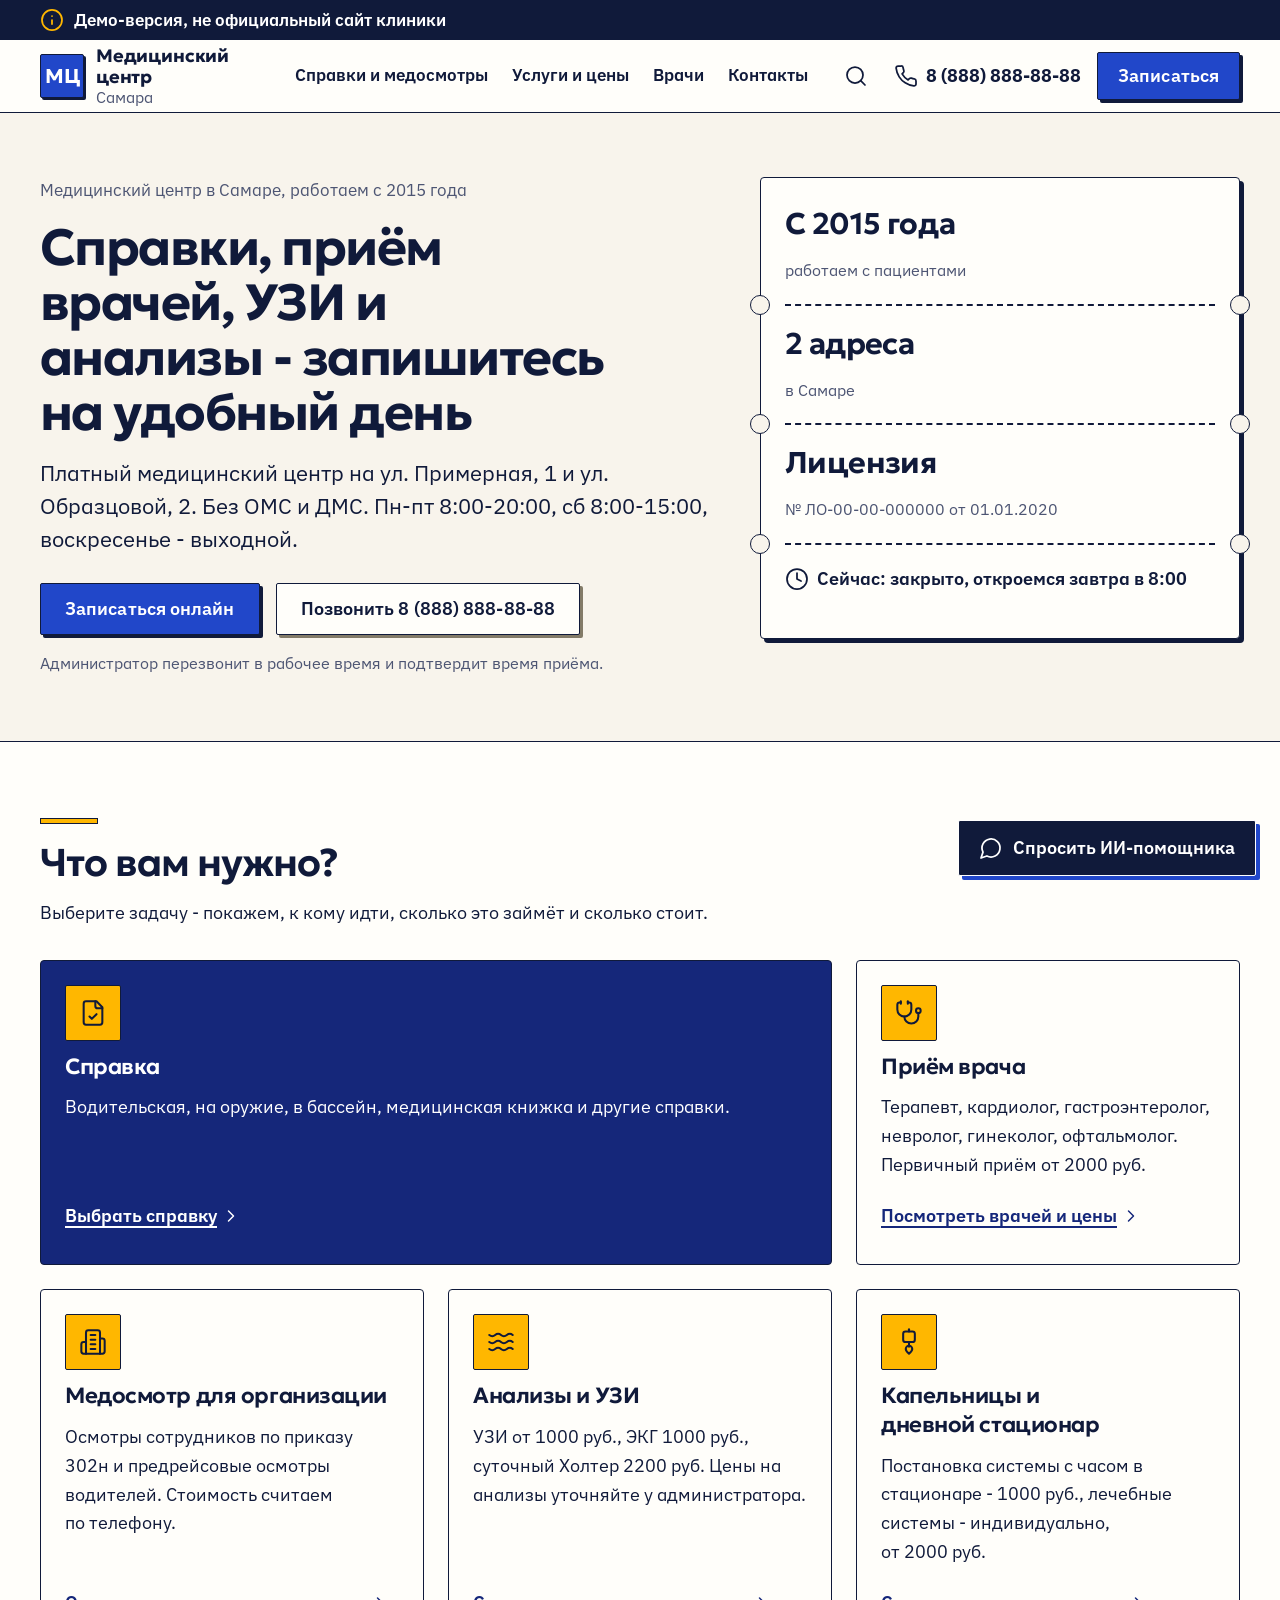
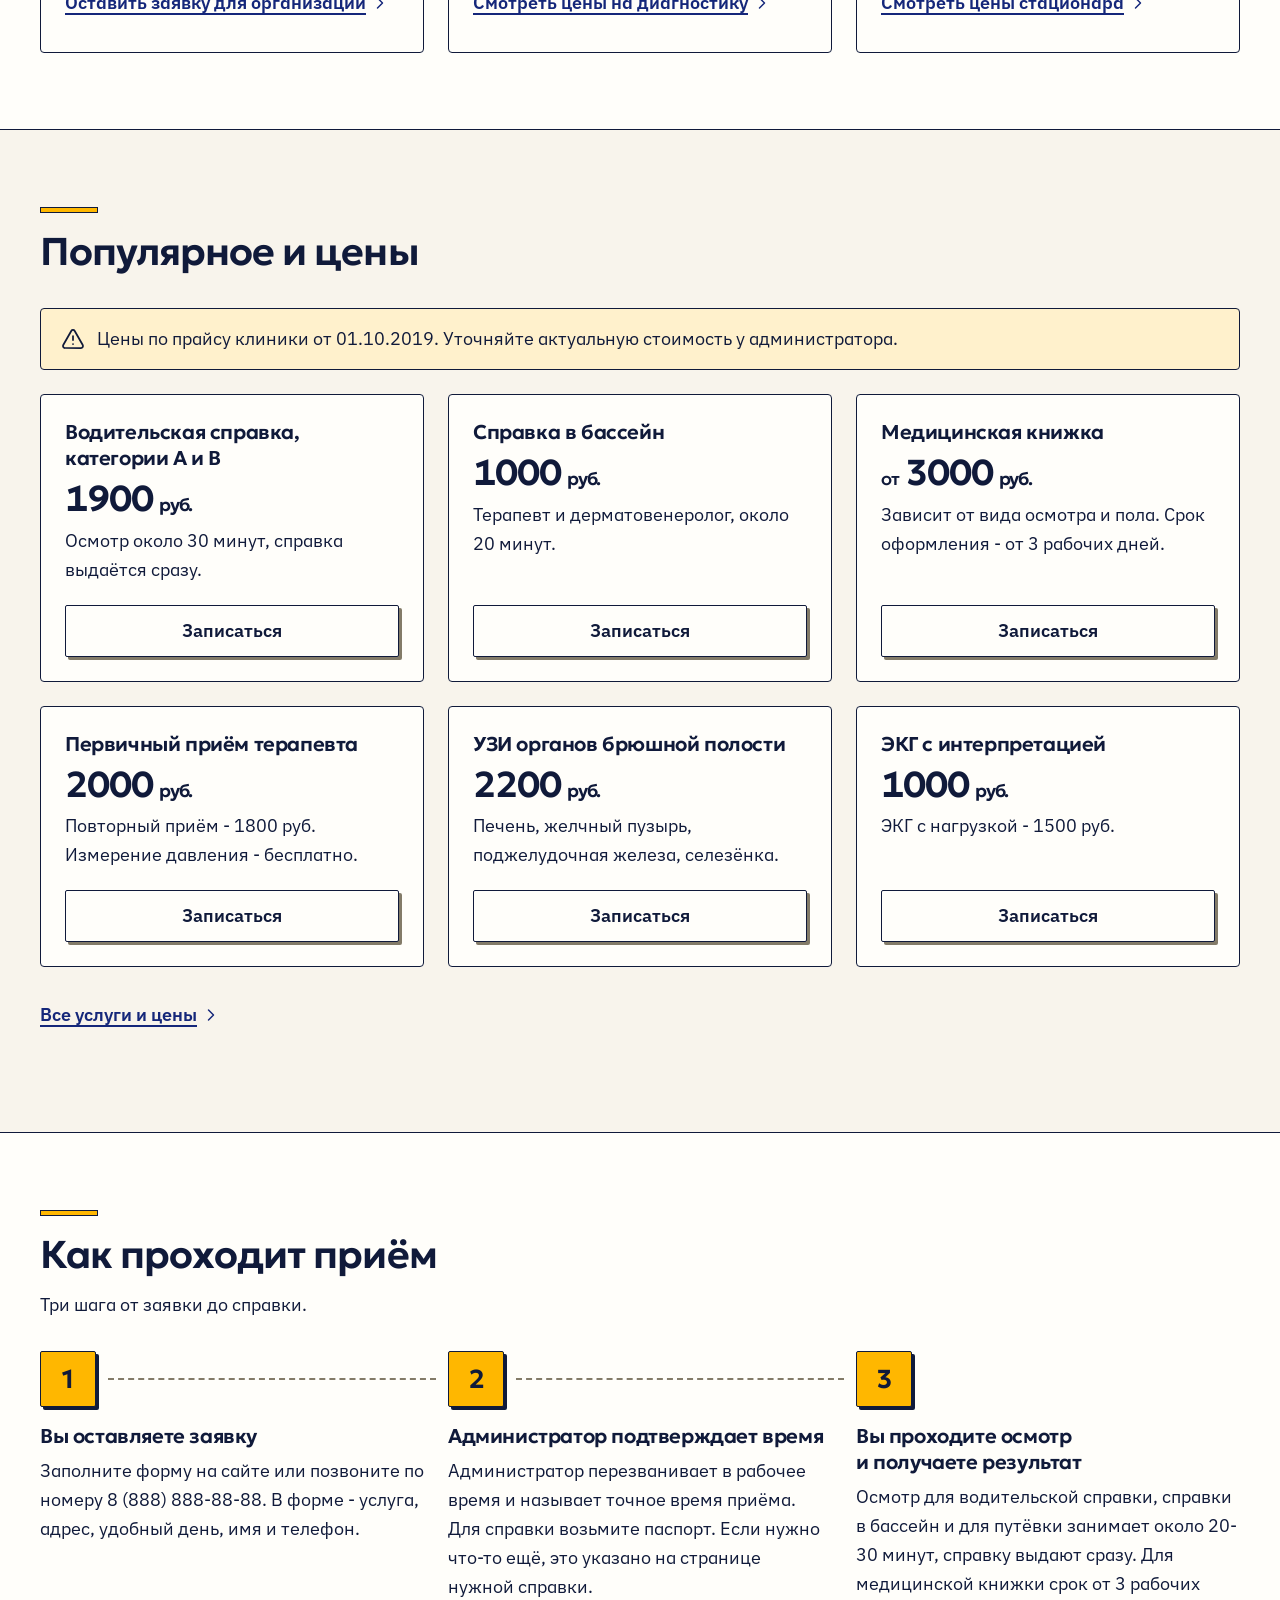
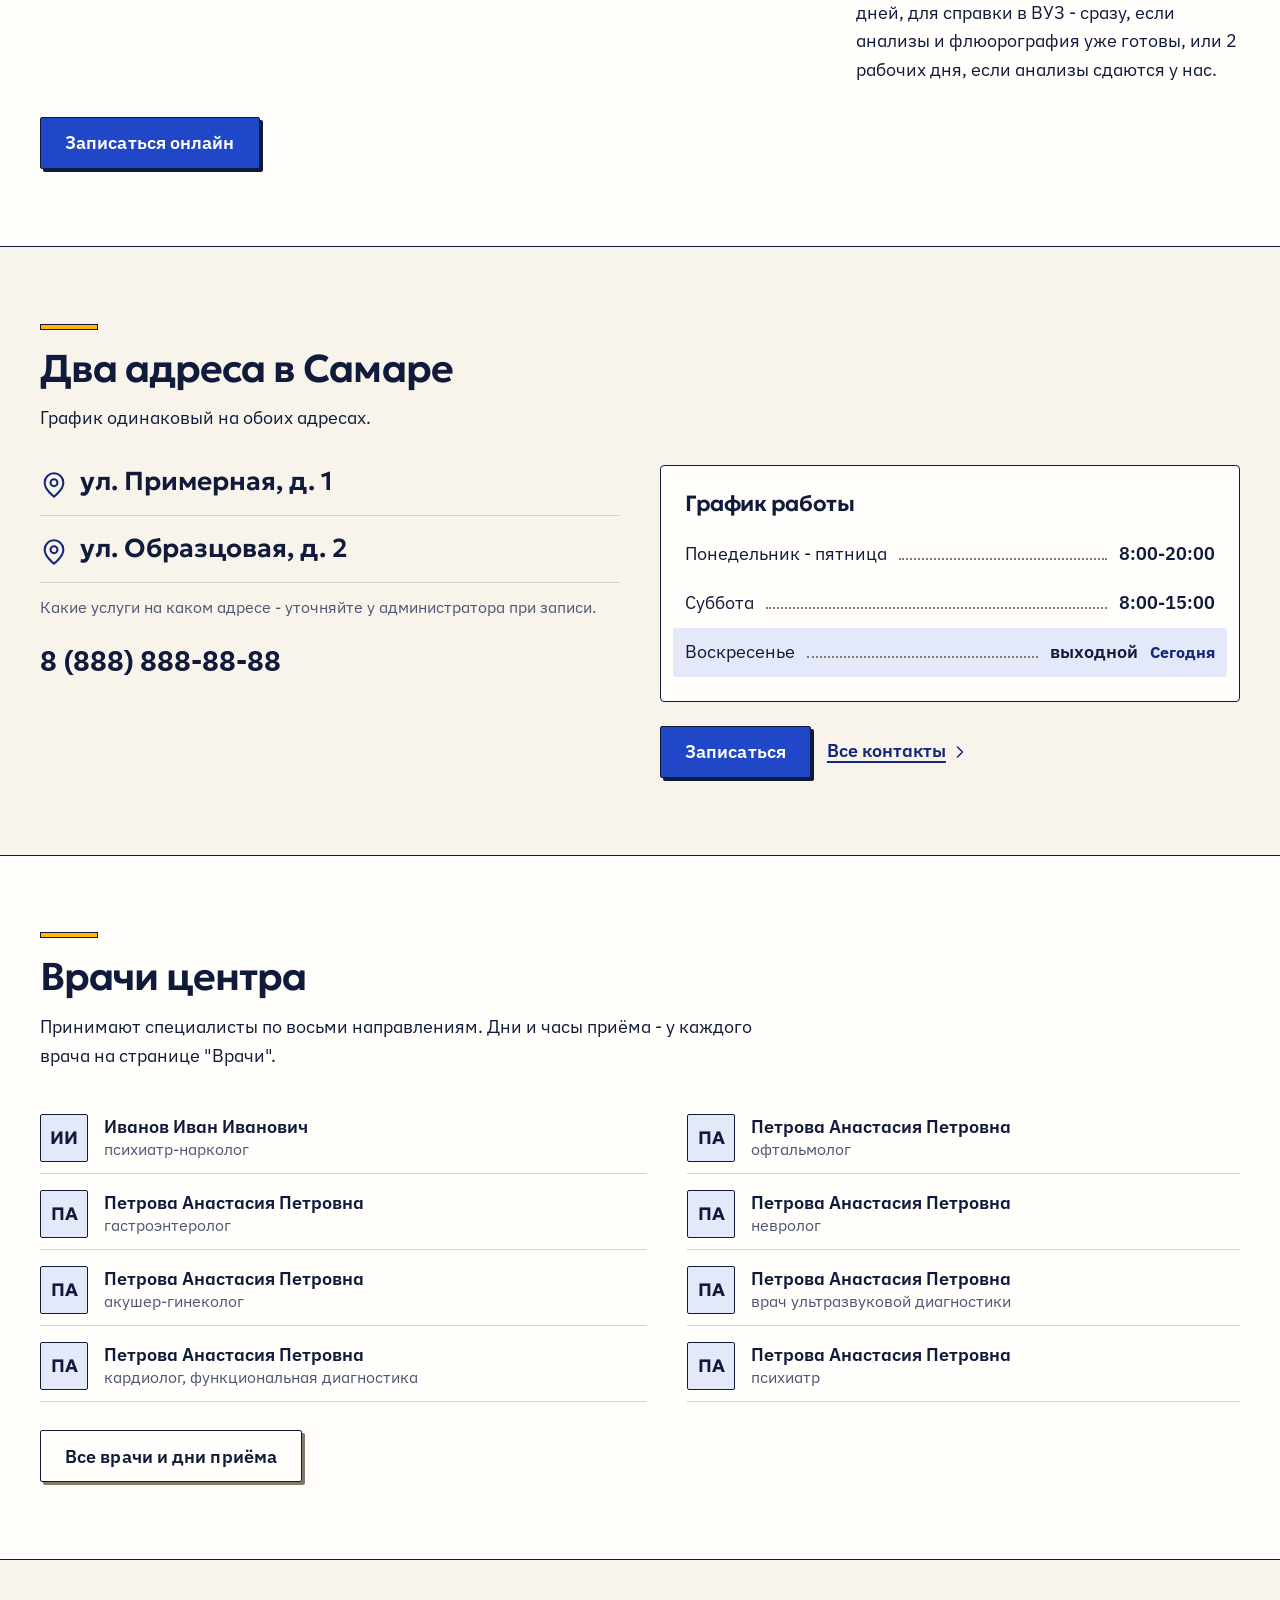
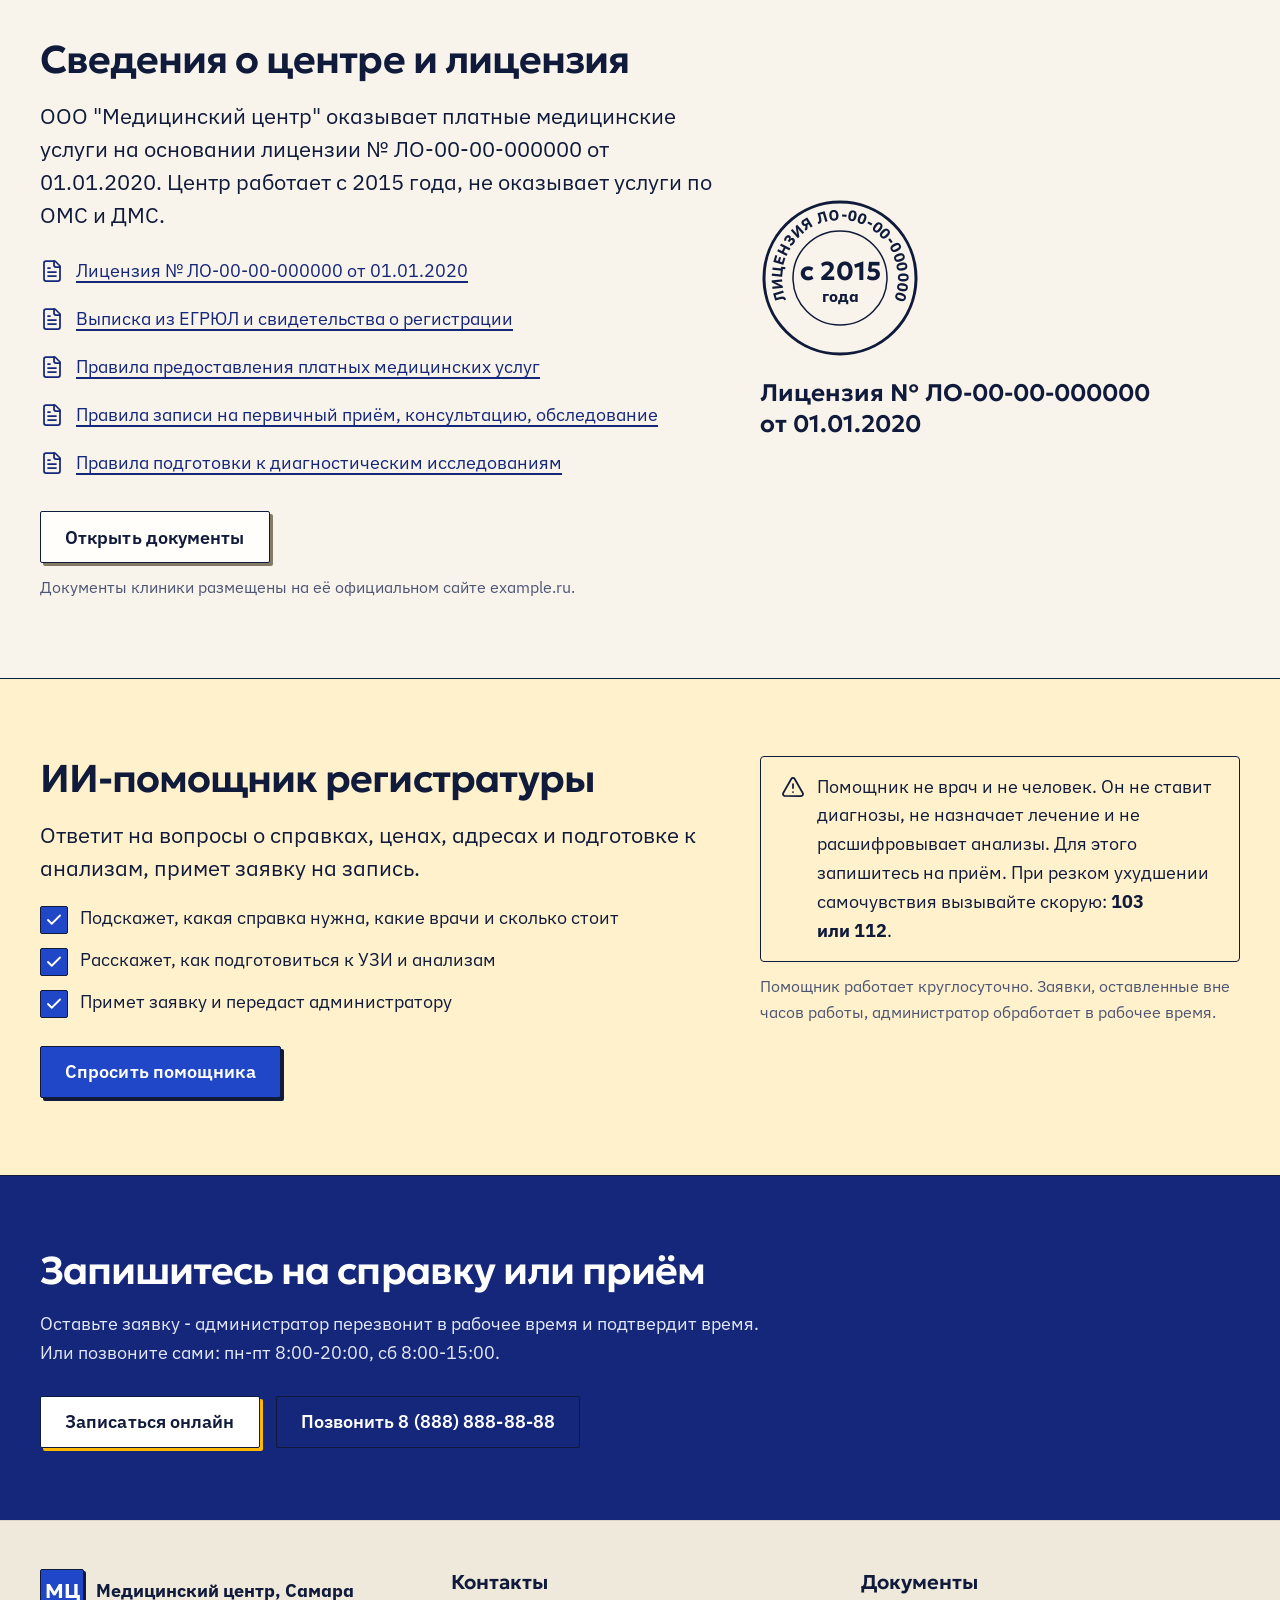
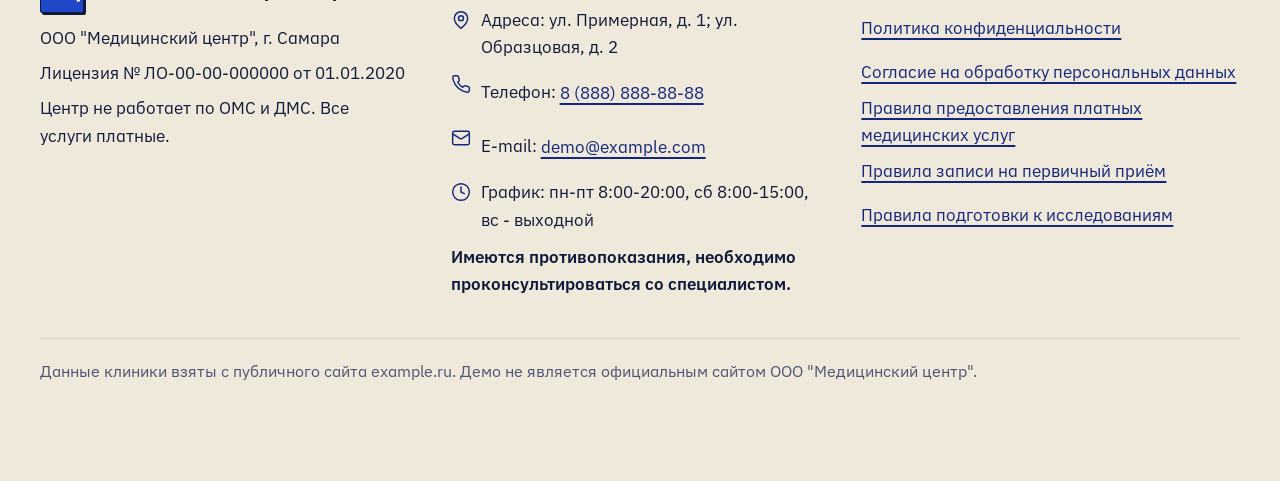
==== commit 571be234: "Новый визуал (кобальт на кремовой бумаге, Geologica + IBM Plex Sans), убрана плашка с именем автора" ====
--- a/index.html
+++ b/index.html
@@ -9,7 +9,7 @@
 <link rel="icon" href="data:image/svg+xml,%3Csvg xmlns='http://www.w3.org/2000/svg' viewBox='0 0 32 32'%3E%3Crect width='32' height='32' rx='6' fill='%23075E44'/%3E%3C/svg%3E">
 <link rel="preconnect" href="https://fonts.googleapis.com">
 <link rel="preconnect" href="https://fonts.gstatic.com" crossorigin>
-<link href="https://fonts.googleapis.com/css2?family=Golos+Text:wght@400..700&family=Literata:opsz,wght@7..72,500..700&display=swap" rel="stylesheet">
+<link href="https://fonts.googleapis.com/css2?family=Geologica:wght@500..700&family=IBM+Plex+Sans:wght@400;500;600;700&display=swap" rel="stylesheet">
 <link rel="stylesheet" href="css/styles.css">
 <script>document.documentElement.className += ' js';</script>
 </head>
@@ -362,9 +362,6 @@
 <footer class="site-footer">
   <div class="container">
     <div class="footer-grid">
-      <div class="footer-plate">
-        <div class="plate"><svg class="icon" aria-hidden="true"><use href="#i-info"/></svg><div><p>Демо-версия, не официальный сайт клиники</p><p>Демо сделал Евгений М.</p></div></div>
-      </div>
       <div class="footer-col">
         <div class="footer-brand"><span class="brand-mark" aria-hidden="true">МЦ</span><span>Медицинский центр, Самара</span></div>
         <p>ООО "Медицинский центр", г. Самара</p>
--- a/css/styles.css
+++ b/css/styles.css
@@ -5,22 +5,22 @@
   color-scheme: light;
 
   /* основа */
-  --bg: #F1F5F2;
-  --surface: #FFFFFF;
-  --surface-2: #E4EEE9;
-  --text: #12261F;
-  --muted: #4A5E56;
-  --line: #CBD8D1;
-  --line-strong: #6F877C;
+  --bg: #F8F4EC;
+  --surface: #FFFEFA;
+  --surface-2: #EFE9DC;
+  --text: #101A3A;
+  --muted: #4D5573;
+  --line: #DCD4C3;
+  --line-strong: #837B68;
 
   /* акцент */
-  --accent: #0A7A58;
-  --accent-dark: #075E44;
-  --accent-active: #064A37;
-  --accent-soft: #D8EEE4;
+  --accent: #2147C9;
+  --accent-dark: #15277A;
+  --accent-active: #0C1855;
+  --accent-soft: #E4E9FA;
 
   /* документы и фокус */
-  --stamp: #2B3AA0;
+  --stamp: #15277A;
   --focus: var(--stamp);
 
   /* состояния */
@@ -28,16 +28,16 @@
   --error-bg: #FDECEA;
   --success: var(--accent-dark);
   --success-bg: var(--accent-soft);
-  --warn: #FFC93C;
-  --warn-soft: #FFF4D6;
-  --warn-line: #E8C46A;
-  --mark: #FFE08A;
-  --disabled-bg: #E4EEE9;
-  --disabled-text: #566A61;
+  --warn: #FFB700;
+  --warn-soft: #FFF1CC;
+  --warn-line: #E0B24A;
+  --mark: #FFD966;
+  --disabled-bg: #EFE9DC;
+  --disabled-text: #6B6A60;
 
   /* шрифты */
-  --font-head: "Literata", "PT Serif", Georgia, serif;
-  --font-body: "Golos Text", "Segoe UI", system-ui, Arial, sans-serif;
+  --font-head: "Geologica", "Segoe UI", system-ui, Arial, sans-serif;
+  --font-body: "IBM Plex Sans", "Segoe UI", system-ui, Arial, sans-serif;
 
   /* отступы */
   --s1: 4px; --s2: 8px; --s3: 12px; --s4: 16px; --s5: 24px;
@@ -45,12 +45,12 @@
   --section-y: clamp(48px, 6vw, 88px);
 
   /* радиусы: ровно два */
-  --r-s: 6px;
-  --r-m: 10px;
+  --r-s: 2px;
+  --r-m: 4px;
 
   /* тени: только у плавающих слоёв */
-  --sh-float: 0 10px 30px rgba(18, 38, 31, .18), 0 2px 6px rgba(18, 38, 31, .08);
-  --sh-bar: 0 -4px 16px rgba(18, 38, 31, .14);
+  --sh-float: 6px 6px 0 rgba(16, 26, 58, .16);
+  --sh-bar: 0 -2px 0 var(--text);
 
   --header-h: 64px;
   --ribbon-h: 0px;
@@ -926,7 +926,7 @@
 @media (min-width: 768px) { .site-footer { padding: 48px 0 96px; } }
 .footer-grid { display: grid; gap: 32px; }
 @media (min-width: 768px) { .footer-grid { grid-template-columns: repeat(2, minmax(0, 1fr)); } }
-@media (min-width: 1100px) { .footer-grid { grid-template-columns: repeat(4, minmax(0, 1fr)); } .footer-plate { order: 4; } }
+@media (min-width: 1100px) { .footer-grid { grid-template-columns: repeat(3, minmax(0, 1fr)); } }
 .footer-col h2, .footer-col .footer-h { font: 600 1.25rem/1.3 var(--font-head); margin: 0 0 12px; }
 .footer-col p { margin: 0 0 8px; font-size: 1.0625rem; }
 .footer-col p a[href^="tel:"], .footer-col p a[href^="mailto:"] { display: inline-flex; align-items: center; min-height: 44px; }
@@ -938,12 +938,6 @@
 .footer-warn { margin: 14px 0 0; font-size: 1.0625rem; font-weight: 600; }
 a[href^="https://medcenter34.ru"]::after { content: " \2197"; }
 .footer-brand { display: flex; align-items: center; gap: 12px; margin-bottom: 12px; font-weight: 700; }
-.plate {
-  display: flex; gap: 12px; align-items: flex-start; padding: 16px;
-  background: var(--warn); color: var(--text); border-radius: var(--r-s); font-weight: 600;
-}
-.plate p { margin: 0; font-size: 1.125rem; }
-.plate p + p { margin-top: 8px; font-weight: 400; }
 .footer-note { margin: 32px 0 0; padding-top: 20px; border-top: 1px solid var(--line); color: var(--muted); font-size: 1rem; }
 
 /* ---------- нижняя панель (телефон) ---------- */
@@ -1118,3 +1112,95 @@
   *, *::before, *::after { animation-duration: .01ms !important; animation-iteration-count: 1 !important; transition-duration: .01ms !important; scroll-behavior: auto !important; }
   .dots-t i { animation: none; opacity: .6; }
 }
+
+/* ================= Hallmark-слой: форма и подача (палитра и шрифты - в :root выше) ================= */
+:root {
+  --ink-line: 1.5px solid var(--text);
+  --hard: 4px 4px 0 var(--text);
+  --hard-accent: 4px 4px 0 var(--accent);
+}
+body { font-feature-settings: "ss01", "tnum" 0; }
+h1, h2, h3 { font-weight: 600; letter-spacing: -.02em; }
+h1 { letter-spacing: -.03em; line-height: 1.08; font-weight: 650; }
+h2 { letter-spacing: -.025em; }
+
+/* плашка демо: чернильная, а не жёлтая */
+.ribbon { background: var(--text); color: #fff; }
+.ribbon .icon { color: var(--warn); }
+.demo-badge { background: var(--warn); color: var(--text); }
+.site-header { border-bottom: var(--ink-line); }
+
+/* логотип */
+.brand-mark { background: var(--accent); border: var(--ink-line); box-shadow: 2px 2px 0 var(--text); }
+.brand-name { font-family: var(--font-head); letter-spacing: -.01em; }
+
+/* кнопки: плоская заливка и жёсткая тень, при нажатии "вдавливаются" */
+.btn { border-width: 1.5px; border-color: var(--text); letter-spacing: .005em; }
+.btn-primary { border-color: var(--text); box-shadow: 3px 3px 0 var(--text); }
+.btn-primary:hover { background: var(--accent-dark); border-color: var(--text); transform: translate(-1px, -1px); box-shadow: 4px 4px 0 var(--text); }
+.btn-primary:active { transform: translate(2px, 2px); box-shadow: 0 0 0 var(--text); background: var(--accent-active); }
+.btn-secondary { background: var(--surface); border-color: var(--text); color: var(--text); box-shadow: 3px 3px 0 var(--line-strong); }
+.btn-secondary:hover { background: var(--warn-soft); transform: translate(-1px, -1px); }
+.btn-secondary:active { transform: translate(2px, 2px); box-shadow: none; }
+.btn-white { border-color: var(--text); color: var(--text); box-shadow: 3px 3px 0 var(--warn); }
+.btn-outline-white { border-width: 1.5px; }
+
+/* карточки: чернильный контур вместо мягкой серой рамки */
+.tile, .pop-card, .card, .card-plain, .ticket, .toc-m, .search-results, .callout {
+  border: var(--ink-line);
+  background: var(--surface);
+}
+.tile, .pop-card, .card { transition: transform .14s ease-out, box-shadow .14s ease-out; }
+.tile:hover, .pop-card:hover, .card:hover { border-color: var(--text); box-shadow: var(--hard-accent); transform: translate(-2px, -2px); }
+.tile--accent { background: var(--accent-dark); border-color: var(--text); }
+.tile--accent:hover { box-shadow: 4px 4px 0 var(--warn); }
+.tile-icon { background: var(--warn); color: var(--text); border: var(--ink-line); }
+.tile--accent .tile-icon { background: var(--warn); color: var(--text); }
+.callout { background: var(--warn-soft); }
+
+/* талон на главной */
+.ticket { box-shadow: var(--hard); border-radius: var(--r-m); }
+.ticket-row + .ticket-row { border-top: 2px dashed var(--text); }
+.ticket-row + .ticket-row::before, .ticket-row + .ticket-row::after { background: var(--bg); border: var(--ink-line); }
+.ticket-value { font-family: var(--font-head); font-weight: 650; letter-spacing: -.02em; }
+
+/* заголовки секций: короткая шафрановая черта над заголовком */
+.section-head h2::before, .page-head h1::before {
+  content: ""; display: block; width: 56px; height: 6px; margin-bottom: 16px;
+  background: var(--warn); border: var(--ink-line); box-sizing: content-box; height: 4px;
+}
+.section--dark .section-head h2::before { border-color: #fff; }
+
+/* секции: тёплая бумага и сплошной тёмный блок */
+.section--surface { background: var(--surface); border-block: var(--ink-line); }
+.section--soft { background: var(--warn-soft); border-block: var(--ink-line); }
+.section--dark { background: var(--accent-dark); }
+.band { border-top: var(--ink-line); }
+
+/* шаги и инициалы */
+.step-num { background: var(--warn); border: var(--ink-line); color: var(--text); box-shadow: 3px 3px 0 var(--text); font-weight: 650; }
+.initials { background: var(--accent-soft); border: var(--ink-line); color: var(--text); font-weight: 650; }
+.check-tiles .tick { background: var(--accent); border: var(--ink-line); }
+
+/* ссылки: подчёркивание толще, цвет - глубокий индиго */
+a { text-decoration-thickness: 2px; text-underline-offset: .22em; }
+.link-chevron { text-decoration-thickness: 2px; }
+
+/* прайс */
+.price-big { font-family: var(--font-head); font-weight: 650; letter-spacing: -.03em; }
+.fields > div { border-top: 1px solid var(--line-strong); }
+
+/* нижняя панель и чат-кнопка */
+.bottombar { border-top: var(--ink-line); box-shadow: none; }
+.bottombar .bb-primary { background: var(--accent); }
+.chat-fab { border: var(--ink-line); border-color: #fff; box-shadow: 4px 4px 0 var(--accent); }
+.chat { border: var(--ink-line); box-shadow: 8px 8px 0 rgba(16, 26, 58, .2); }
+.msg-user { border-radius: 4px 4px 0 4px; }
+
+/* штамп лицензии: тот же круг, но в чернильном цвете, без плавающих теней */
+.stamp { color: var(--text); }
+
+@media (prefers-reduced-motion: reduce) {
+  .tile, .pop-card, .card, .btn { transition: none; }
+  .tile:hover, .pop-card:hover, .card:hover, .btn:hover, .btn:active { transform: none; }
+}
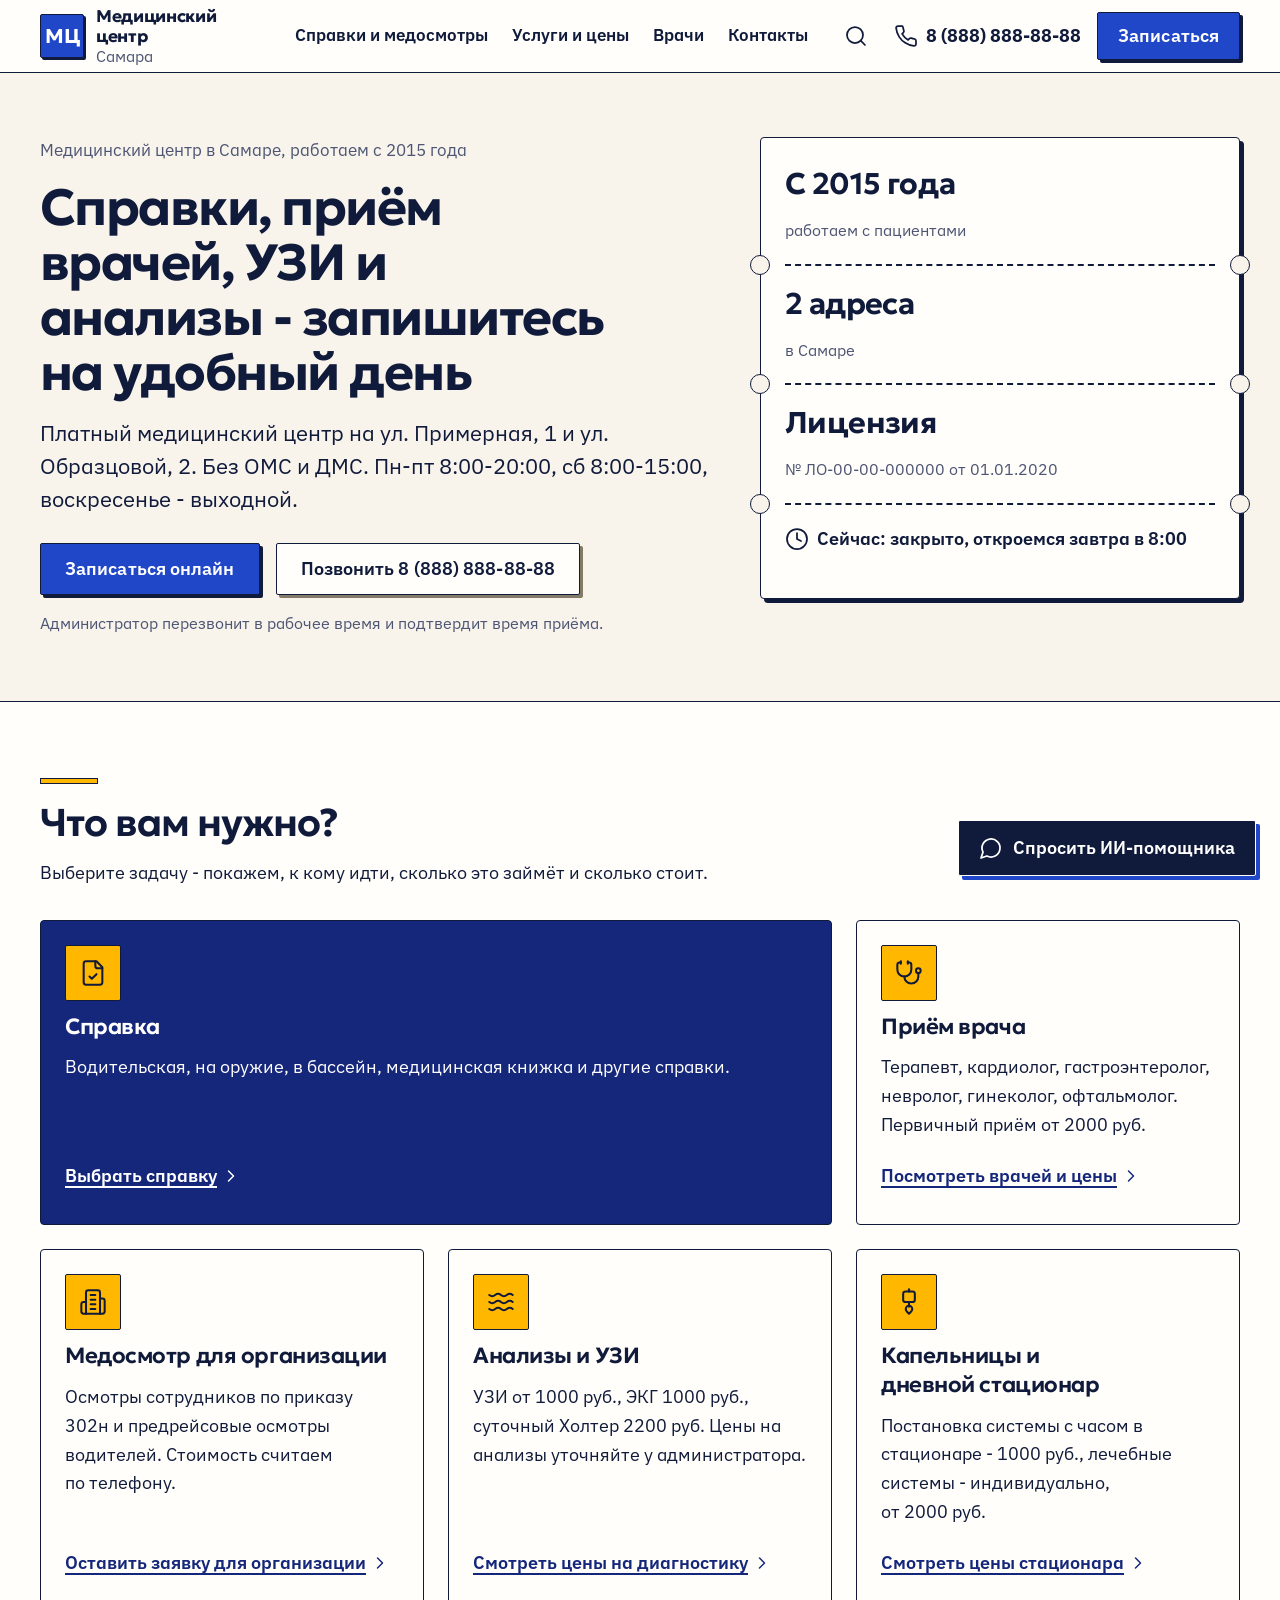
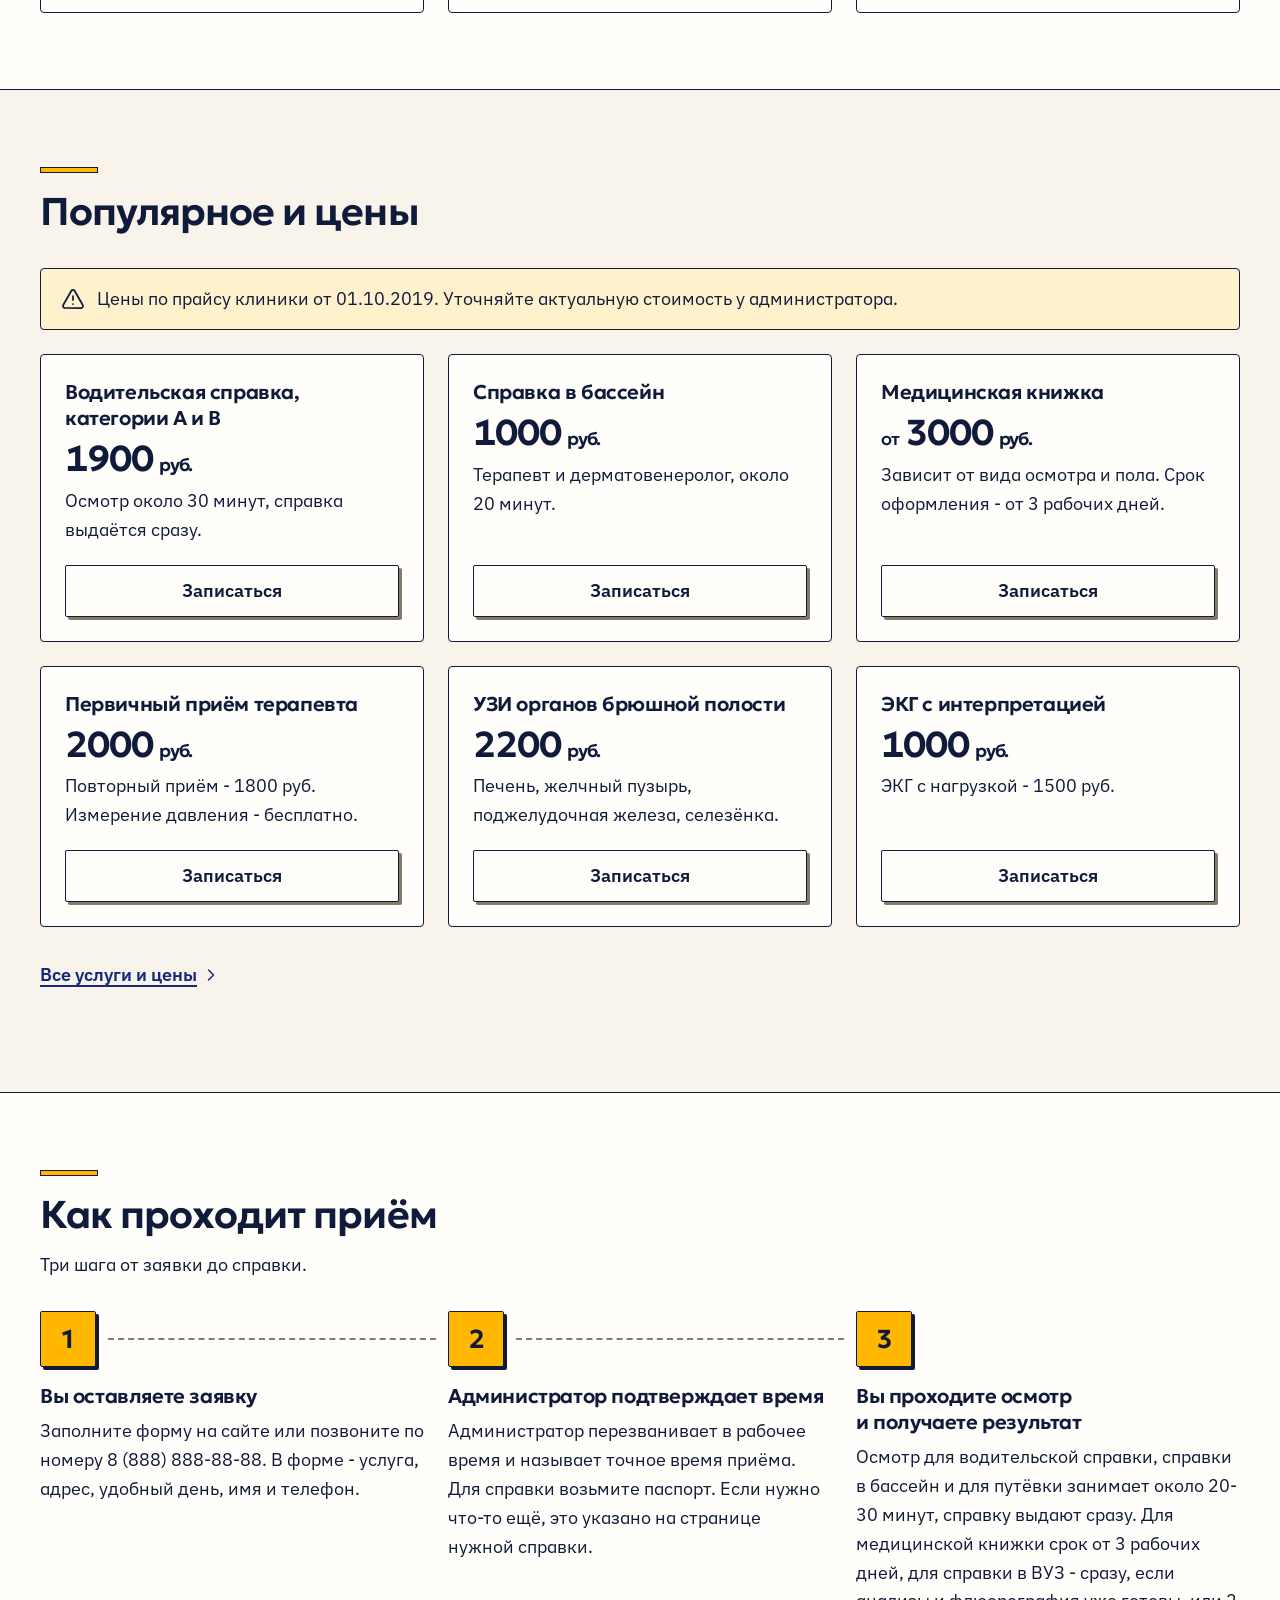
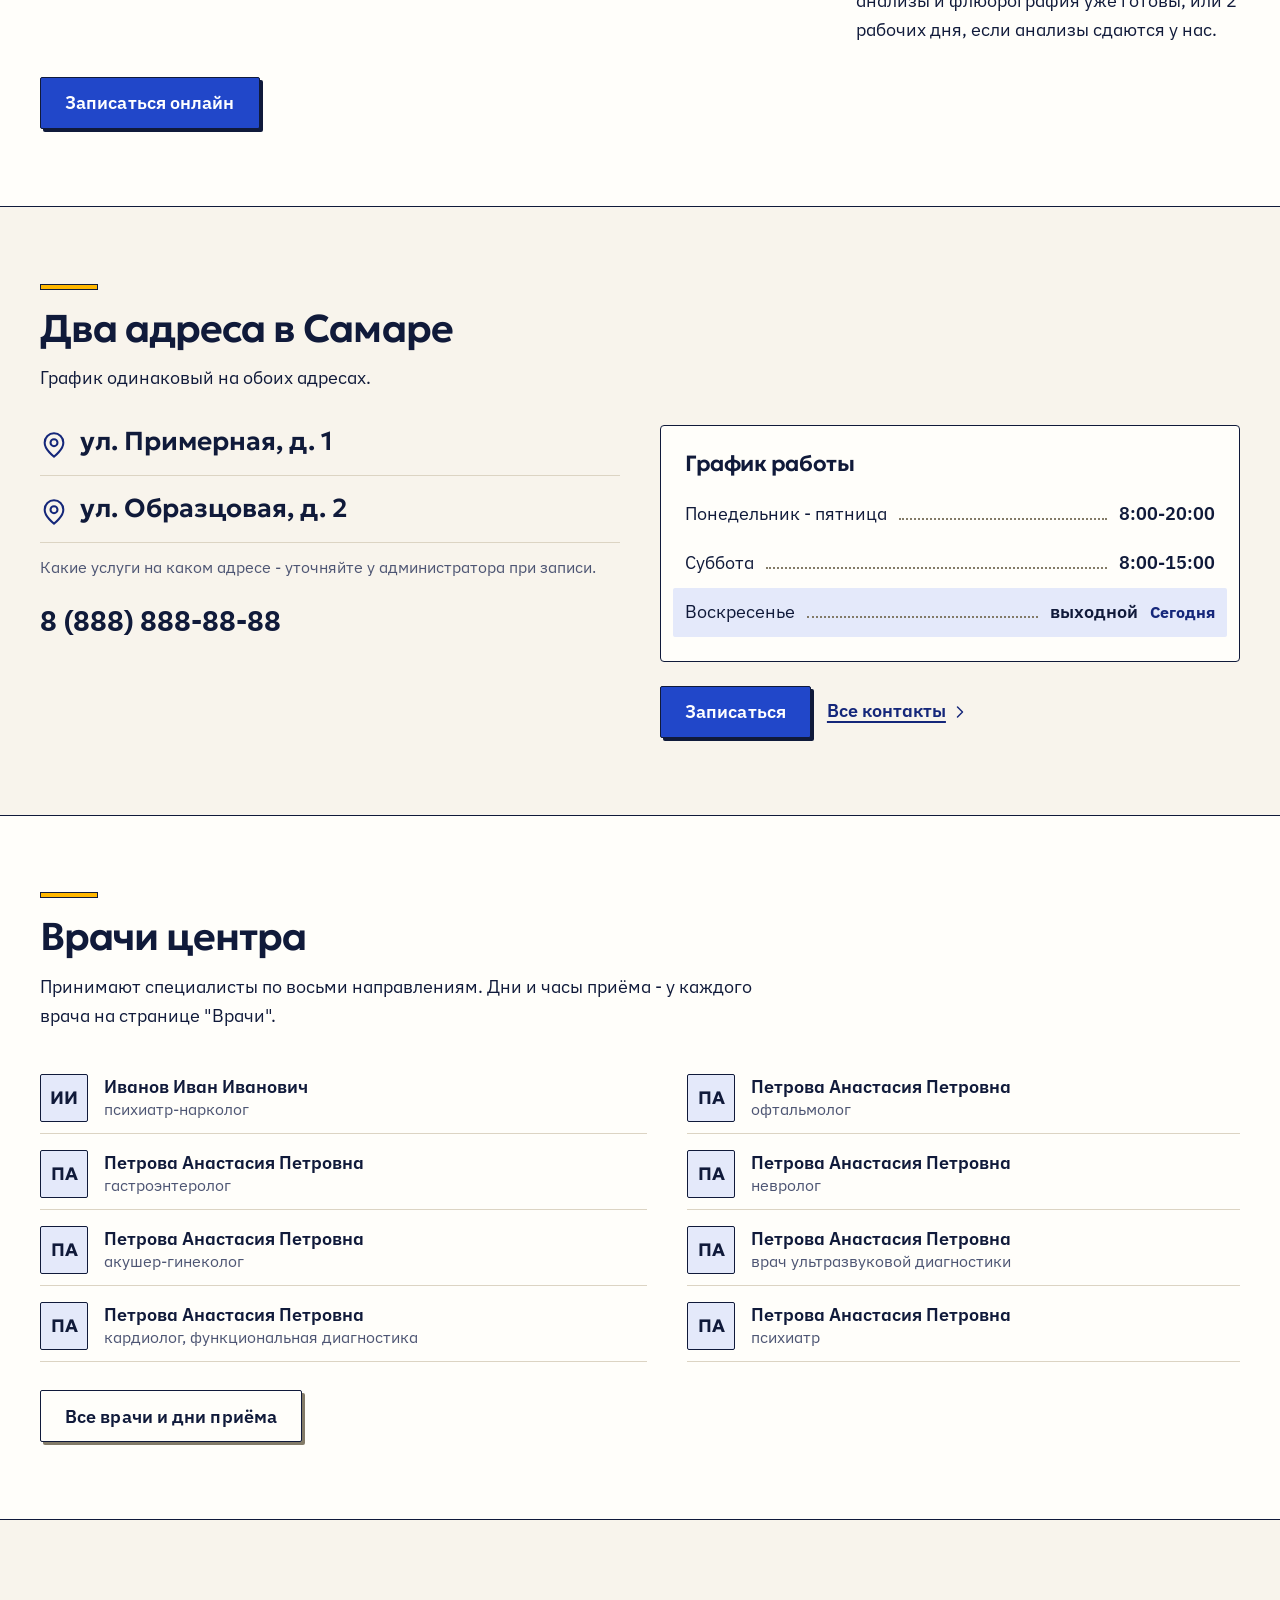
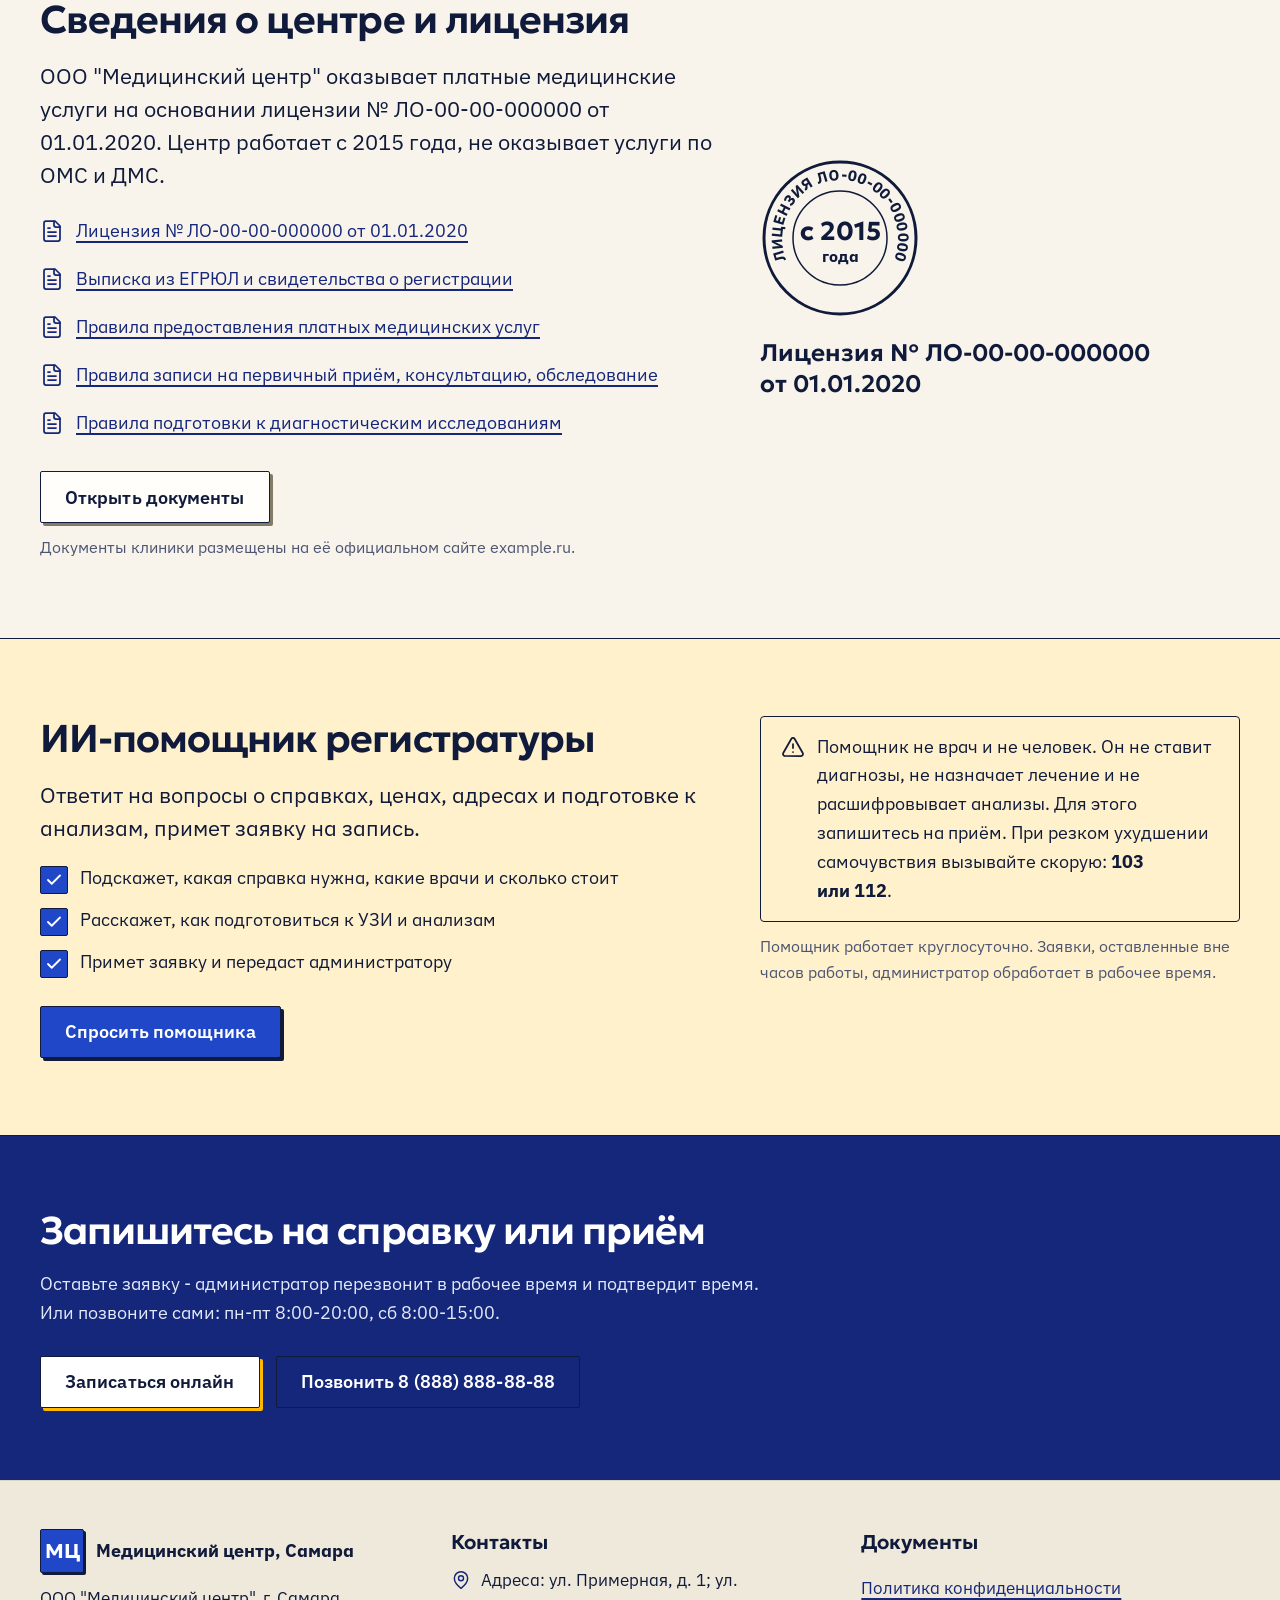
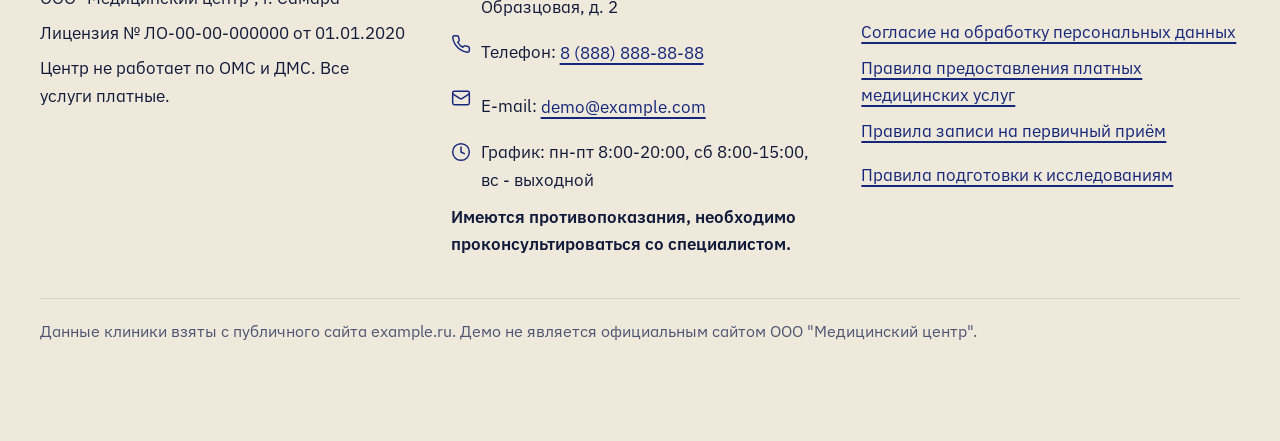
==== commit 6f05475b: "Убрана верхняя плашка Демо-версия" ====
--- a/index.html
+++ b/index.html
@@ -44,7 +44,6 @@
 </svg>
 
 <a class="skip-link" href="#main">Перейти к содержимому</a>
-<div class="ribbon" role="note"><div class="container"><svg class="icon" aria-hidden="true"><use href="#i-info"/></svg><span>Демо-версия, не официальный сайт клиники</span></div></div>
 <header class="site-header" id="site-header">
   <div class="container header-row">
     <a class="brand" href="index.html" aria-label="Медицинский центр, Самара, на главную">
--- a/css/styles.css
+++ b/css/styles.css
@@ -56,7 +56,7 @@
   --ribbon-h: 0px;
 }
 @media (min-width: 768px) {
-  :root { --ribbon-h: 40px; --header-h: 72px; }
+  :root { --ribbon-h: 0px; --header-h: 72px; }
 }
 
 /* ---------- база ---------- */
@@ -1132,7 +1132,8 @@
 
 /* логотип */
 .brand-mark { background: var(--accent); border: var(--ink-line); box-shadow: 2px 2px 0 var(--text); }
-.brand-name { font-family: var(--font-head); letter-spacing: -.01em; }
+.brand-name { font-family: var(--font-head); letter-spacing: -.02em; font-size: .9rem; overflow-wrap: normal; word-break: keep-all; }
+@media (min-width: 480px) { .brand-name { font-size: 1.0625rem; } }
 
 /* кнопки: плоская заливка и жёсткая тень, при нажатии "вдавливаются" */
 .btn { border-width: 1.5px; border-color: var(--text); letter-spacing: .005em; }
